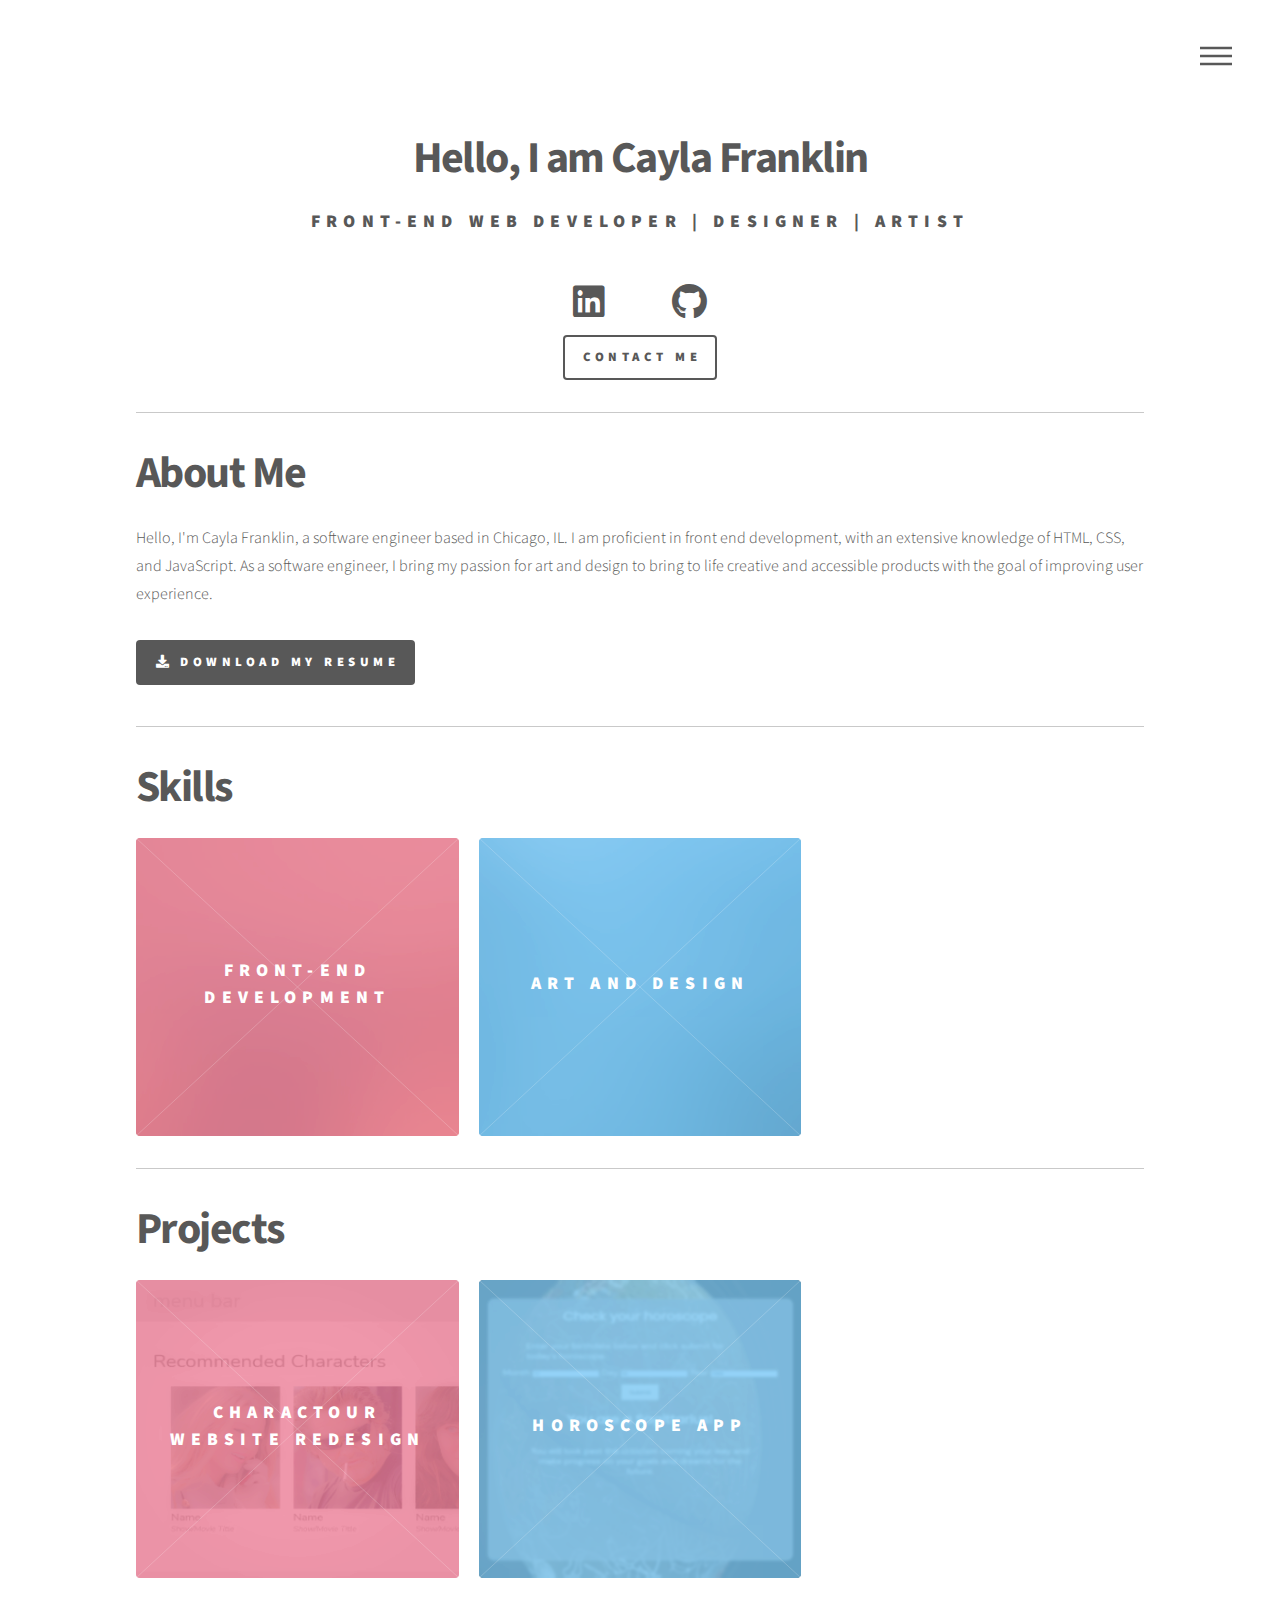
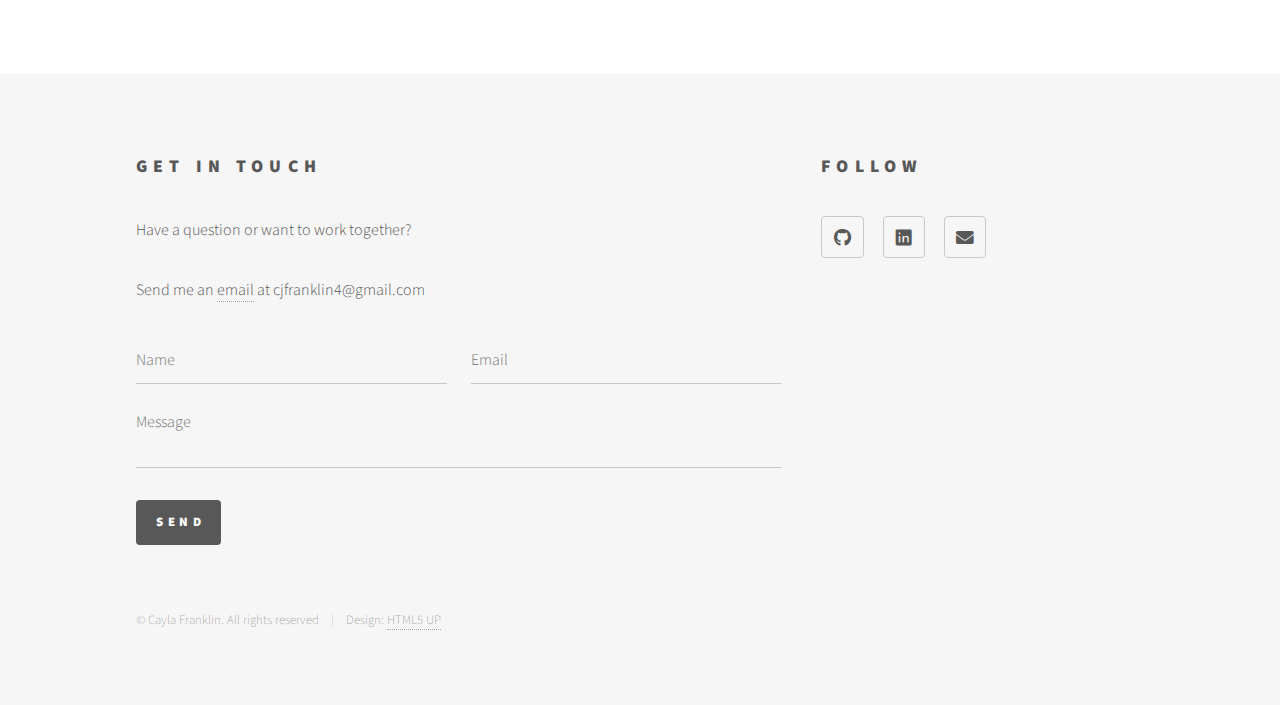
==== index.html @ a860e048 "Initial commit" ====
<!DOCTYPE HTML>
<!--
	Phantom by HTML5 UP
	html5up.net | @ajlkn
	Free for personal and commercial use under the CCA 3.0 license (html5up.net/license)
-->
<html>
	<head>
		<title>Cayla Franklin</title>
		<meta charset="utf-8" />
		<meta name="viewport" content="width=device-width, initial-scale=1, user-scalable=no" />
		<link rel="stylesheet" href="assets/css/main.css" />
		<noscript><link rel="stylesheet" href="assets/css/noscript.css" /></noscript>
	</head>
	<body class="is-preload">
		<!-- Wrapper -->
			<div id="wrapper">

				<!-- Header -->
					<header id="header">
						<div class="inner">

							<!-- Nav -->
								<nav>
									<ul>
										<li><a href="#menu">Menu</a></li>
									</ul>
								</nav>

						</div>
					</header>

				<!-- Menu -->
					<nav id="menu">
						<h2>Menu</h2>
						<ul>
							<li><a href="index.html">Home</a></li>
							<li><a href="#about">About Me</a></li>
							<li><a href="#skills">Skills</a></li>
							<li><a href="#projects">Projects</a></li>
							<li><a href="#footer">Contact</a></li>
						</ul>
					</nav>

				<!-- Main -->
					<div id="main">
						<div class="inner">
							<header>
								<div class="head_link">
									<h1>Hello, I am Cayla Franklin</h1>
									<h2>Front-End Web Developer | Designer | Artist</h2>
									<div class="iconoth">
										<a href="https://www.linkedin.com/in/cayla-franklin-480148149/" target="_blank" class="icon brands style1 fa-linkedin"><span class="label">Linkedin</span></a>
	
									<a href="https://github.com/cjfranklin4" target="_blank" class="icon brands style1 fa-github"><span class="label">Github</span></a>
									</div>
									<a href="#footer" class="button">Contact Me</a>
								</div>
							</header>

							<hr>

							<div id="about">
								<h1>About Me</h1>
								<p>Hello, I'm Cayla Franklin, a software engineer based in Chicago, IL. I am proficient in front end development, with an extensive knowledge of HTML, CSS, and JavaScript. As a software engineer, I bring my passion for art and design to bring to life creative and accessible products with the goal of improving user experience.  </p>

								<a href="images/Cayla_Franklin_Resume.pdf" target="_blank" class="button primary icon solid fa-download">Download my Resume</a>
							</div>

							<hr>

							<div>
								<h1 id="skills">Skills</h1>
								<section class="tiles">
									<article class="style1">
										<span class="image" >
											<img src="images/pic01.jpg" alt="" />
										</span>
										<a href="#skills">
											<h2>Front-End Development</h2>
											
											<div class="content">
												<p>I am proficient in HTML, CSS, and Javascript. I can create responsive, dynamic websites.</p>
												<div class="iconlay">
													<p class="icon brands style2 fa-html5"></p><p class="icon brands style2 fa-css3"></p><p class="icon brands style2 fa-js"></p>
												</div>
											</div>
										</a>
									</article>
									<article class="style2">
										<span class="image">
											<img src="images/pic02.jpg" alt="" />
										</span>
										<a href="#skills">
											<h2>Art and Design</h2>
											<div class="content">
												<p>I love to use my passion for creativity for my digital art and web-based projects. I am proficient in Figma, Adobe XD, Adobe Premiere, Photoshop, and Clip Studio Paint.</p>
												<div class="iconlay">
													<p class="icon brands style2 fa-figma"></p><p class="icon brands style2 fa-adobe"></p>
												</div>
											</div>
										</a>
									</article>	
								</section>
							</div>

							<hr>

							<h1 id="projects">Projects</h1>
							<section class="tiles">
								<article class="style1">
									<span class="image">
										<img src="images/homepage_p.png" alt="" />
									</span>
									<a href="charactour.html">
										<h2>CharacTour Website Redesign</h2>
										<div class="content">
											<p>Tools: Figma, Adobe XD, VSC, Git, HTML, CSS</p>
											<p>Assiting with the CharacTour website redesign</p>
										</div>
									</a>
								</article>
								<article class="style2">
									<span class="image">
										<img src="images/horosmall-p.png" alt="" />
									</span>
									<a href="horoscope.html">
										<h2>Horoscope App</h2>
										<div class="content">
											<p>Tools: HTML, CSS, JavaScript, Figma</p>
											<p>A horoscope app that takes your birthday to give you your current horoscope</p>
										</div>
									</a>
								</article>	
							</section>
						</div>
					</div>

				<!-- Footer -->
				<footer id="footer">
					<div class="inner">
						<section>
							<h2>Get in touch</h2>
							<p>Have a question or want to work together?</p>
							<p>Send me an <a href="mailto:cjfranklin4@gmail.com">email</a> at cjfranklin4@gmail.com</p>
							<form method="POST" action="https://formspree.io/f/xyylezwp">
								<div class="fields">
									<div class="field half">
										<input type="text" name="name" id="name" placeholder="Name" />
									</div>
									<div class="field half">
										<input type="email" name="email" id="email" placeholder="Email" />
									</div>
									<div class="field">
										<textarea name="message" id="message" placeholder="Message"></textarea>
									</div>
								</div>
								<ul class="actions">
									<li><input type="submit" value="Send" class="primary" /></li>
								</ul>
							</form>
						</section>
						<section>
							<h2>Follow</h2>
							<ul class="icons">
								
								<li><a href="https://github.com/cjfranklin4" target="_blank" class="icon brands style2 fa-github"><span class="label">GitHub</span></a></li>
								<li><a href="https://www.linkedin.com/in/cayla-franklin-480148149/" target="_blank" class="icon brands solid style2 fa-linkedin"><span class="label">Linkedin</span></a></li>
								<li><a href="mailto:cjfranklin4@gmail.com" class="icon solid style2 fa-envelope"><span class="label">Email</span></a></li>
							</ul>
						</section>
						<ul class="copyright">
							<li>&copy; Cayla Franklin. All rights reserved</li><li>Design: <a href="http://html5up.net">HTML5 UP</a></li>
						</ul>
					</div>
				</footer>

			</div>

		<!-- Scripts -->
			<script src="assets/js/jquery.min.js"></script>
			<script src="assets/js/browser.min.js"></script>
			<script src="assets/js/breakpoints.min.js"></script>
			<script src="assets/js/util.js"></script>
			<script src="assets/js/main.js"></script>

	</body>
</html>
---- assets/css/main.css ----
@import url(fontawesome-all.min.css);
@import url("https://fonts.googleapis.com/css?family=Source+Sans+Pro:300,700,900");

/*
	Phantom by HTML5 UP
	html5up.net | @ajlkn
	Free for personal and commercial use under the CCA 3.0 license (html5up.net/license)
*/

html, body, div, span, applet, object,
iframe, h1, h2, h3, h4, h5, h6, p, blockquote,
pre, a, abbr, acronym, address, big, cite,
code, del, dfn, em, img, ins, kbd, q, s, samp,
small, strike, strong, sub, sup, tt, var, b,
u, i, center, dl, dt, dd, ol, ul, li, fieldset,
form, label, legend, table, caption, tbody,
tfoot, thead, tr, th, td, article, aside,
canvas, details, embed, figure, figcaption,
footer, header, hgroup, menu, nav, output, ruby,
section, summary, time, mark, audio, video {
	margin: 0;
	padding: 0;
	border: 0;
	font-size: 100%;
	font: inherit;
	vertical-align: baseline;}

article, aside, details, figcaption, figure,
footer, header, hgroup, menu, nav, section {
	display: block;}

body {
	line-height: 1;
}

ol, ul {
	list-style: none;
}

blockquote, q {
	quotes: none;
}

	blockquote:before, blockquote:after, q:before, q:after {
		content: '';
		content: none;
	}

table {
	border-collapse: collapse;
	border-spacing: 0;
}

body {
	-webkit-text-size-adjust: none;
}

mark {
	background-color: transparent;
	color: inherit;
}

input::-moz-focus-inner {
	border: 0;
	padding: 0;
}

input, select, textarea {
	-moz-appearance: none;
	-webkit-appearance: none;
	-ms-appearance: none;
	appearance: none;
}

/* Basic */

	@-ms-viewport {
		width: device-width;
	}

	body {
		-ms-overflow-style: scrollbar;
	}

	@media screen and (max-width: 480px) {

		html, body {
			min-width: 320px;
		}

	}

	html {
		box-sizing: border-box;
	}

	*, *:before, *:after {
		box-sizing: inherit;
	}

	body {
		background: #ffffff;
	}

		body.is-preload *, body.is-preload *:before, body.is-preload *:after {
			-moz-animation: none !important;
			-webkit-animation: none !important;
			-ms-animation: none !important;
			animation: none !important;
			-moz-transition: none !important;
			-webkit-transition: none !important;
			-ms-transition: none !important;
			transition: none !important;
		}

/* Type */

	body, input, select, textarea {
		color: #585858;
		font-family: "Source Sans Pro", Helvetica, sans-serif;
		font-size: 16pt;
		font-weight: 300;
		line-height: 1.75;
	}

		@media screen and (max-width: 1680px) {

			body, input, select, textarea {
				font-size: 14pt;
			}

		}

		@media screen and (max-width: 1280px) {

			body, input, select, textarea {
				font-size: 12pt;
			}

		}

	a {
		-moz-transition: border-bottom-color 0.2s ease, color 0.2s ease;
		-webkit-transition: border-bottom-color 0.2s ease, color 0.2s ease;
		-ms-transition: border-bottom-color 0.2s ease, color 0.2s ease;
		transition: border-bottom-color 0.2s ease, color 0.2s ease;
		text-decoration: none;
		color: #585858;
		border-bottom: dotted 1px rgba(88, 88, 88, 0.5);
	}

		a:hover {
			border-bottom-color: transparent;
			color: #f2849e !important;
		}

	strong, b {
		font-weight: 900;
	}

	em, i {
		font-style: italic;
	}

	p {
		margin: 0 0 2em 0;
	}

	h1 {
		font-size: 2.75em;
		font-weight: 700;
		line-height: 1.3;
		margin: 0 0 0.5em 0;
		letter-spacing: -0.035em;
	}

		h1 a {
			color: inherit;
		}

		@media screen and (max-width: 736px) {

			h1 {
				font-size: 2em;
				margin: 0 0 1em 0;
			}

		}

		@media screen and (max-width: 360px) {

			h1 {
				font-size: 1.75em;
			}

		}

	h2, h3, h4, h5, h6 {
		font-weight: 900;
		line-height: 1.5;
		margin: 0 0 2em 0;
		text-transform: uppercase;
		letter-spacing: 0.35em;
	}

		h2 a, h3 a, h4 a, h5 a, h6 a {
			color: inherit;
		}

	h2 {
		font-size: 1.1em;
	}

	h3 {
		font-size: 1em;
	}

	h4 {
		font-size: 0.8em;
	}

	h5 {
		font-size: 0.8em;
	}

	h6 {
		font-size: 0.8em;
	}

	@media screen and (max-width: 980px) {

		h1 br, h2 br, h3 br, h4 br, h5 br, h6 br {
			display: none;
		}

	}

	@media screen and (max-width: 736px) {

		h2 {
			font-size: 1em;
		}

		h3 {
			font-size: 0.8em;
		}

	}

	sub {
		font-size: 0.8em;
		position: relative;
		top: 0.5em;
	}

	sup {
		font-size: 0.8em;
		position: relative;
		top: -0.5em;
	}

	blockquote {
		border-left: solid 4px #c9c9c9;
		font-style: italic;
		margin: 0 0 2em 0;
		padding: 0.5em 0 0.5em 2em;
	}

	code {
		background: rgba(144, 144, 144, 0.075);
		border-radius: 4px;
		border: solid 1px #c9c9c9;
		font-family: "Courier New", monospace;
		font-size: 0.9em;
		margin: 0 0.25em;
		padding: 0.25em 0.65em;
	}

	pre {
		-webkit-overflow-scrolling: touch;
		font-family: "Courier New", monospace;
		font-size: 0.9em;
		margin: 0 0 2em 0;
	}

		pre code {
			display: block;
			line-height: 1.75;
			padding: 1em 1.5em;
			overflow-x: auto;
		}

	hr {
		border: 0;
		border-bottom: solid 1px #c9c9c9;
		margin: 2em 0;
	}

		hr.major {
			margin: 3em 0;
		}

	.align-left {
		text-align: left;
	}

	.align-center {
		text-align: center;
	}

	.align-right {
		text-align: right;
	}

/* Row */

	.row {
		display: flex;
		flex-wrap: wrap;
		box-sizing: border-box;
		align-items: stretch;
	}

		.row > * {
			box-sizing: border-box;
		}

		.row.gtr-uniform > * > :last-child {
			margin-bottom: 0;
		}

		.row.aln-left {
			justify-content: flex-start;
		}

		.row.aln-center {
			justify-content: center;
		}

		.row.aln-right {
			justify-content: flex-end;
		}

		.row.aln-top {
			align-items: flex-start;
		}

		.row.aln-middle {
			align-items: center;
		}

		.row.aln-bottom {
			align-items: flex-end;
		}

		.row > .imp {
			order: -1;
		}

		.row > .col-1 {
			width: 8.33333%;
		}

		.row > .off-1 {
			margin-left: 8.33333%;
		}

		.row > .col-2 {
			width: 16.66667%;
		}

		.row > .off-2 {
			margin-left: 16.66667%;
		}

		.row > .col-3 {
			width: 25%;
		}

		.row > .off-3 {
			margin-left: 25%;
		}

		.row > .col-4 {
			width: 33.33333%;
		}

		.row > .off-4 {
			margin-left: 33.33333%;
		}

		.row > .col-5 {
			width: 41.66667%;
		}

		.row > .off-5 {
			margin-left: 41.66667%;
		}

		.row > .col-6 {
			width: 50%;
		}

		.row > .off-6 {
			margin-left: 50%;
		}

		.row > .col-7 {
			width: 58.33333%;
		}

		.row > .off-7 {
			margin-left: 58.33333%;
		}

		.row > .col-8 {
			width: 66.66667%;
		}

		.row > .off-8 {
			margin-left: 66.66667%;
		}

		.row > .col-9 {
			width: 75%;
		}

		.row > .off-9 {
			margin-left: 75%;
		}

		.row > .col-10 {
			width: 83.33333%;
		}

		.row > .off-10 {
			margin-left: 83.33333%;
		}

		.row > .col-11 {
			width: 91.66667%;
		}

		.row > .off-11 {
			margin-left: 91.66667%;
		}

		.row > .col-12 {
			width: 100%;
		}

		.row > .off-12 {
			margin-left: 100%;
		}

		.row.gtr-0 {
			margin-top: 0;
			margin-left: 0em;
		}

			.row.gtr-0 > * {
				padding: 0 0 0 0em;
			}

			.row.gtr-0.gtr-uniform {
				margin-top: 0em;
			}

				.row.gtr-0.gtr-uniform > * {
					padding-top: 0em;
				}

		.row.gtr-25 {
			margin-top: 0;
			margin-left: -0.5em;
		}

			.row.gtr-25 > * {
				padding: 0 0 0 0.5em;
			}

			.row.gtr-25.gtr-uniform {
				margin-top: -0.5em;
			}

				.row.gtr-25.gtr-uniform > * {
					padding-top: 0.5em;
				}

		.row.gtr-50 {
			margin-top: 0;
			margin-left: -1em;
		}

			.row.gtr-50 > * {
				padding: 0 0 0 1em;
			}

			.row.gtr-50.gtr-uniform {
				margin-top: -1em;
			}

				.row.gtr-50.gtr-uniform > * {
					padding-top: 1em;
				}

		.row {
			margin-top: 0;
			margin-left: -2em;
		}

			.row > * {
				padding: 0 0 0 2em;
			}

			.row.gtr-uniform {
				margin-top: -2em;
			}

				.row.gtr-uniform > * {
					padding-top: 2em;
				}

		.row.gtr-150 {
			margin-top: 0;
			margin-left: -3em;
		}

			.row.gtr-150 > * {
				padding: 0 0 0 3em;
			}

			.row.gtr-150.gtr-uniform {
				margin-top: -3em;
			}

				.row.gtr-150.gtr-uniform > * {
					padding-top: 3em;
				}

		.row.gtr-200 {
			margin-top: 0;
			margin-left: -4em;
		}

			.row.gtr-200 > * {
				padding: 0 0 0 4em;
			}

			.row.gtr-200.gtr-uniform {
				margin-top: -4em;
			}

				.row.gtr-200.gtr-uniform > * {
					padding-top: 4em;
				}

		@media screen and (max-width: 1680px) {

			.row {
				display: flex;
				flex-wrap: wrap;
				box-sizing: border-box;
				align-items: stretch;
			}

				.row > * {
					box-sizing: border-box;
				}

				.row.gtr-uniform > * > :last-child {
					margin-bottom: 0;
				}

				.row.aln-left {
					justify-content: flex-start;
				}

				.row.aln-center {
					justify-content: center;
				}

				.row.aln-right {
					justify-content: flex-end;
				}

				.row.aln-top {
					align-items: flex-start;
				}

				.row.aln-middle {
					align-items: center;
				}

				.row.aln-bottom {
					align-items: flex-end;
				}

				.row > .imp-xlarge {
					order: -1;
				}

				.row > .col-1-xlarge {
					width: 8.33333%;
				}

				.row > .off-1-xlarge {
					margin-left: 8.33333%;
				}

				.row > .col-2-xlarge {
					width: 16.66667%;
				}

				.row > .off-2-xlarge {
					margin-left: 16.66667%;
				}

				.row > .col-3-xlarge {
					width: 25%;
				}

				.row > .off-3-xlarge {
					margin-left: 25%;
				}

				.row > .col-4-xlarge {
					width: 33.33333%;
				}

				.row > .off-4-xlarge {
					margin-left: 33.33333%;
				}

				.row > .col-5-xlarge {
					width: 41.66667%;
				}

				.row > .off-5-xlarge {
					margin-left: 41.66667%;
				}

				.row > .col-6-xlarge {
					width: 50%;
				}

				.row > .off-6-xlarge {
					margin-left: 50%;
				}

				.row > .col-7-xlarge {
					width: 58.33333%;
				}

				.row > .off-7-xlarge {
					margin-left: 58.33333%;
				}

				.row > .col-8-xlarge {
					width: 66.66667%;
				}

				.row > .off-8-xlarge {
					margin-left: 66.66667%;
				}

				.row > .col-9-xlarge {
					width: 75%;
				}

				.row > .off-9-xlarge {
					margin-left: 75%;
				}

				.row > .col-10-xlarge {
					width: 83.33333%;
				}

				.row > .off-10-xlarge {
					margin-left: 83.33333%;
				}

				.row > .col-11-xlarge {
					width: 91.66667%;
				}

				.row > .off-11-xlarge {
					margin-left: 91.66667%;
				}

				.row > .col-12-xlarge {
					width: 100%;
				}

				.row > .off-12-xlarge {
					margin-left: 100%;
				}

				.row.gtr-0 {
					margin-top: 0;
					margin-left: 0em;
				}

					.row.gtr-0 > * {
						padding: 0 0 0 0em;
					}

					.row.gtr-0.gtr-uniform {
						margin-top: 0em;
					}

						.row.gtr-0.gtr-uniform > * {
							padding-top: 0em;
						}

				.row.gtr-25 {
					margin-top: 0;
					margin-left: -0.5em;
				}

					.row.gtr-25 > * {
						padding: 0 0 0 0.5em;
					}

					.row.gtr-25.gtr-uniform {
						margin-top: -0.5em;
					}

						.row.gtr-25.gtr-uniform > * {
							padding-top: 0.5em;
						}

				.row.gtr-50 {
					margin-top: 0;
					margin-left: -1em;
				}

					.row.gtr-50 > * {
						padding: 0 0 0 1em;
					}

					.row.gtr-50.gtr-uniform {
						margin-top: -1em;
					}

						.row.gtr-50.gtr-uniform > * {
							padding-top: 1em;
						}

				.row {
					margin-top: 0;
					margin-left: -2em;
				}

					.row > * {
						padding: 0 0 0 2em;
					}

					.row.gtr-uniform {
						margin-top: -2em;
					}

						.row.gtr-uniform > * {
							padding-top: 2em;
						}

				.row.gtr-150 {
					margin-top: 0;
					margin-left: -3em;
				}

					.row.gtr-150 > * {
						padding: 0 0 0 3em;
					}

					.row.gtr-150.gtr-uniform {
						margin-top: -3em;
					}

						.row.gtr-150.gtr-uniform > * {
							padding-top: 3em;
						}

				.row.gtr-200 {
					margin-top: 0;
					margin-left: -4em;
				}

					.row.gtr-200 > * {
						padding: 0 0 0 4em;
					}

					.row.gtr-200.gtr-uniform {
						margin-top: -4em;
					}

						.row.gtr-200.gtr-uniform > * {
							padding-top: 4em;
						}

		}

		@media screen and (max-width: 1280px) {

			.row {
				display: flex;
				flex-wrap: wrap;
				box-sizing: border-box;
				align-items: stretch;
			}

				.row > * {
					box-sizing: border-box;
				}

				.row.gtr-uniform > * > :last-child {
					margin-bottom: 0;
				}

				.row.aln-left {
					justify-content: flex-start;
				}

				.row.aln-center {
					justify-content: center;
				}

				.row.aln-right {
					justify-content: flex-end;
				}

				.row.aln-top {
					align-items: flex-start;
				}

				.row.aln-middle {
					align-items: center;
				}

				.row.aln-bottom {
					align-items: flex-end;
				}

				.row > .imp-large {
					order: -1;
				}

				.row > .col-1-large {
					width: 8.33333%;
				}

				.row > .off-1-large {
					margin-left: 8.33333%;
				}

				.row > .col-2-large {
					width: 16.66667%;
				}

				.row > .off-2-large {
					margin-left: 16.66667%;
				}

				.row > .col-3-large {
					width: 25%;
				}

				.row > .off-3-large {
					margin-left: 25%;
				}

				.row > .col-4-large {
					width: 33.33333%;
				}

				.row > .off-4-large {
					margin-left: 33.33333%;
				}

				.row > .col-5-large {
					width: 41.66667%;
				}

				.row > .off-5-large {
					margin-left: 41.66667%;
				}

				.row > .col-6-large {
					width: 50%;
				}

				.row > .off-6-large {
					margin-left: 50%;
				}

				.row > .col-7-large {
					width: 58.33333%;
				}

				.row > .off-7-large {
					margin-left: 58.33333%;
				}

				.row > .col-8-large {
					width: 66.66667%;
				}

				.row > .off-8-large {
					margin-left: 66.66667%;
				}

				.row > .col-9-large {
					width: 75%;
				}

				.row > .off-9-large {
					margin-left: 75%;
				}

				.row > .col-10-large {
					width: 83.33333%;
				}

				.row > .off-10-large {
					margin-left: 83.33333%;
				}

				.row > .col-11-large {
					width: 91.66667%;
				}

				.row > .off-11-large {
					margin-left: 91.66667%;
				}

				.row > .col-12-large {
					width: 100%;
				}

				.row > .off-12-large {
					margin-left: 100%;
				}

				.row.gtr-0 {
					margin-top: 0;
					margin-left: 0em;
				}

					.row.gtr-0 > * {
						padding: 0 0 0 0em;
					}

					.row.gtr-0.gtr-uniform {
						margin-top: 0em;
					}

						.row.gtr-0.gtr-uniform > * {
							padding-top: 0em;
						}

				.row.gtr-25 {
					margin-top: 0;
					margin-left: -0.5em;
				}

					.row.gtr-25 > * {
						padding: 0 0 0 0.5em;
					}

					.row.gtr-25.gtr-uniform {
						margin-top: -0.5em;
					}

						.row.gtr-25.gtr-uniform > * {
							padding-top: 0.5em;
						}

				.row.gtr-50 {
					margin-top: 0;
					margin-left: -1em;
				}

					.row.gtr-50 > * {
						padding: 0 0 0 1em;
					}

					.row.gtr-50.gtr-uniform {
						margin-top: -1em;
					}

						.row.gtr-50.gtr-uniform > * {
							padding-top: 1em;
						}

				.row {
					margin-top: 0;
					margin-left: -2em;
				}

					.row > * {
						padding: 0 0 0 2em;
					}

					.row.gtr-uniform {
						margin-top: -2em;
					}

						.row.gtr-uniform > * {
							padding-top: 2em;
						}

				.row.gtr-150 {
					margin-top: 0;
					margin-left: -3em;
				}

					.row.gtr-150 > * {
						padding: 0 0 0 3em;
					}

					.row.gtr-150.gtr-uniform {
						margin-top: -3em;
					}

						.row.gtr-150.gtr-uniform > * {
							padding-top: 3em;
						}

				.row.gtr-200 {
					margin-top: 0;
					margin-left: -4em;
				}

					.row.gtr-200 > * {
						padding: 0 0 0 4em;
					}

					.row.gtr-200.gtr-uniform {
						margin-top: -4em;
					}

						.row.gtr-200.gtr-uniform > * {
							padding-top: 4em;
						}

		}

		@media screen and (max-width: 980px) {

			.row {
				display: flex;
				flex-wrap: wrap;
				box-sizing: border-box;
				align-items: stretch;
			}

				.row > * {
					box-sizing: border-box;
				}

				.row.gtr-uniform > * > :last-child {
					margin-bottom: 0;
				}

				.row.aln-left {
					justify-content: flex-start;
				}

				.row.aln-center {
					justify-content: center;
				}

				.row.aln-right {
					justify-content: flex-end;
				}

				.row.aln-top {
					align-items: flex-start;
				}

				.row.aln-middle {
					align-items: center;
				}

				.row.aln-bottom {
					align-items: flex-end;
				}

				.row > .imp-medium {
					order: -1;
				}

				.row > .col-1-medium {
					width: 8.33333%;
				}

				.row > .off-1-medium {
					margin-left: 8.33333%;
				}

				.row > .col-2-medium {
					width: 16.66667%;
				}

				.row > .off-2-medium {
					margin-left: 16.66667%;
				}

				.row > .col-3-medium {
					width: 25%;
				}

				.row > .off-3-medium {
					margin-left: 25%;
				}

				.row > .col-4-medium {
					width: 33.33333%;
				}

				.row > .off-4-medium {
					margin-left: 33.33333%;
				}

				.row > .col-5-medium {
					width: 41.66667%;
				}

				.row > .off-5-medium {
					margin-left: 41.66667%;
				}

				.row > .col-6-medium {
					width: 50%;
				}

				.row > .off-6-medium {
					margin-left: 50%;
				}

				.row > .col-7-medium {
					width: 58.33333%;
				}

				.row > .off-7-medium {
					margin-left: 58.33333%;
				}

				.row > .col-8-medium {
					width: 66.66667%;
				}

				.row > .off-8-medium {
					margin-left: 66.66667%;
				}

				.row > .col-9-medium {
					width: 75%;
				}

				.row > .off-9-medium {
					margin-left: 75%;
				}

				.row > .col-10-medium {
					width: 83.33333%;
				}

				.row > .off-10-medium {
					margin-left: 83.33333%;
				}

				.row > .col-11-medium {
					width: 91.66667%;
				}

				.row > .off-11-medium {
					margin-left: 91.66667%;
				}

				.row > .col-12-medium {
					width: 100%;
				}

				.row > .off-12-medium {
					margin-left: 100%;
				}

				.row.gtr-0 {
					margin-top: 0;
					margin-left: 0em;
				}

					.row.gtr-0 > * {
						padding: 0 0 0 0em;
					}

					.row.gtr-0.gtr-uniform {
						margin-top: 0em;
					}

						.row.gtr-0.gtr-uniform > * {
							padding-top: 0em;
						}

				.row.gtr-25 {
					margin-top: 0;
					margin-left: -0.375em;
				}

					.row.gtr-25 > * {
						padding: 0 0 0 0.375em;
					}

					.row.gtr-25.gtr-uniform {
						margin-top: -0.375em;
					}

						.row.gtr-25.gtr-uniform > * {
							padding-top: 0.375em;
						}

				.row.gtr-50 {
					margin-top: 0;
					margin-left: -0.75em;
				}

					.row.gtr-50 > * {
						padding: 0 0 0 0.75em;
					}

					.row.gtr-50.gtr-uniform {
						margin-top: -0.75em;
					}

						.row.gtr-50.gtr-uniform > * {
							padding-top: 0.75em;
						}

				.row {
					margin-top: 0;
					margin-left: -1.5em;
				}

					.row > * {
						padding: 0 0 0 1.5em;
					}

					.row.gtr-uniform {
						margin-top: -1.5em;
					}

						.row.gtr-uniform > * {
							padding-top: 1.5em;
						}

				.row.gtr-150 {
					margin-top: 0;
					margin-left: -2.25em;
				}

					.row.gtr-150 > * {
						padding: 0 0 0 2.25em;
					}

					.row.gtr-150.gtr-uniform {
						margin-top: -2.25em;
					}

						.row.gtr-150.gtr-uniform > * {
							padding-top: 2.25em;
						}

				.row.gtr-200 {
					margin-top: 0;
					margin-left: -3em;
				}

					.row.gtr-200 > * {
						padding: 0 0 0 3em;
					}

					.row.gtr-200.gtr-uniform {
						margin-top: -3em;
					}

						.row.gtr-200.gtr-uniform > * {
							padding-top: 3em;
						}

		}

		@media screen and (max-width: 736px) {

			.row {
				display: flex;
				flex-wrap: wrap;
				box-sizing: border-box;
				align-items: stretch;
			}

				.row > * {
					box-sizing: border-box;
				}

				.row.gtr-uniform > * > :last-child {
					margin-bottom: 0;
				}

				.row.aln-left {
					justify-content: flex-start;
				}

				.row.aln-center {
					justify-content: center;
				}

				.row.aln-right {
					justify-content: flex-end;
				}

				.row.aln-top {
					align-items: flex-start;
				}

				.row.aln-middle {
					align-items: center;
				}

				.row.aln-bottom {
					align-items: flex-end;
				}

				.row > .imp-small {
					order: -1;
				}

				.row > .col-1-small {
					width: 8.33333%;
				}

				.row > .off-1-small {
					margin-left: 8.33333%;
				}

				.row > .col-2-small {
					width: 16.66667%;
				}

				.row > .off-2-small {
					margin-left: 16.66667%;
				}

				.row > .col-3-small {
					width: 25%;
				}

				.row > .off-3-small {
					margin-left: 25%;
				}

				.row > .col-4-small {
					width: 33.33333%;
				}

				.row > .off-4-small {
					margin-left: 33.33333%;
				}

				.row > .col-5-small {
					width: 41.66667%;
				}

				.row > .off-5-small {
					margin-left: 41.66667%;
				}

				.row > .col-6-small {
					width: 50%;
				}

				.row > .off-6-small {
					margin-left: 50%;
				}

				.row > .col-7-small {
					width: 58.33333%;
				}

				.row > .off-7-small {
					margin-left: 58.33333%;
				}

				.row > .col-8-small {
					width: 66.66667%;
				}

				.row > .off-8-small {
					margin-left: 66.66667%;
				}

				.row > .col-9-small {
					width: 75%;
				}

				.row > .off-9-small {
					margin-left: 75%;
				}

				.row > .col-10-small {
					width: 83.33333%;
				}

				.row > .off-10-small {
					margin-left: 83.33333%;
				}

				.row > .col-11-small {
					width: 91.66667%;
				}

				.row > .off-11-small {
					margin-left: 91.66667%;
				}

				.row > .col-12-small {
					width: 100%;
				}

				.row > .off-12-small {
					margin-left: 100%;
				}

				.row.gtr-0 {
					margin-top: 0;
					margin-left: 0em;
				}

					.row.gtr-0 > * {
						padding: 0 0 0 0em;
					}

					.row.gtr-0.gtr-uniform {
						margin-top: 0em;
					}

						.row.gtr-0.gtr-uniform > * {
							padding-top: 0em;
						}

				.row.gtr-25 {
					margin-top: 0;
					margin-left: -0.25em;
				}

					.row.gtr-25 > * {
						padding: 0 0 0 0.25em;
					}

					.row.gtr-25.gtr-uniform {
						margin-top: -0.25em;
					}

						.row.gtr-25.gtr-uniform > * {
							padding-top: 0.25em;
						}

				.row.gtr-50 {
					margin-top: 0;
					margin-left: -0.5em;
				}

					.row.gtr-50 > * {
						padding: 0 0 0 0.5em;
					}

					.row.gtr-50.gtr-uniform {
						margin-top: -0.5em;
					}

						.row.gtr-50.gtr-uniform > * {
							padding-top: 0.5em;
						}

				.row {
					margin-top: 0;
					margin-left: -1em;
				}

					.row > * {
						padding: 0 0 0 1em;
					}

					.row.gtr-uniform {
						margin-top: -1em;
					}

						.row.gtr-uniform > * {
							padding-top: 1em;
						}

				.row.gtr-150 {
					margin-top: 0;
					margin-left: -1.5em;
				}

					.row.gtr-150 > * {
						padding: 0 0 0 1.5em;
					}

					.row.gtr-150.gtr-uniform {
						margin-top: -1.5em;
					}

						.row.gtr-150.gtr-uniform > * {
							padding-top: 1.5em;
						}

				.row.gtr-200 {
					margin-top: 0;
					margin-left: -2em;
				}

					.row.gtr-200 > * {
						padding: 0 0 0 2em;
					}

					.row.gtr-200.gtr-uniform {
						margin-top: -2em;
					}

						.row.gtr-200.gtr-uniform > * {
							padding-top: 2em;
						}

		}

		@media screen and (max-width: 480px) {

			.row {
				display: flex;
				flex-wrap: wrap;
				box-sizing: border-box;
				align-items: stretch;
			}

				.row > * {
					box-sizing: border-box;
				}

				.row.gtr-uniform > * > :last-child {
					margin-bottom: 0;
				}

				.row.aln-left {
					justify-content: flex-start;
				}

				.row.aln-center {
					justify-content: center;
				}

				.row.aln-right {
					justify-content: flex-end;
				}

				.row.aln-top {
					align-items: flex-start;
				}

				.row.aln-middle {
					align-items: center;
				}

				.row.aln-bottom {
					align-items: flex-end;
				}

				.row > .imp-xsmall {
					order: -1;
				}

				.row > .col-1-xsmall {
					width: 8.33333%;
				}

				.row > .off-1-xsmall {
					margin-left: 8.33333%;
				}

				.row > .col-2-xsmall {
					width: 16.66667%;
				}

				.row > .off-2-xsmall {
					margin-left: 16.66667%;
				}

				.row > .col-3-xsmall {
					width: 25%;
				}

				.row > .off-3-xsmall {
					margin-left: 25%;
				}

				.row > .col-4-xsmall {
					width: 33.33333%;
				}

				.row > .off-4-xsmall {
					margin-left: 33.33333%;
				}

				.row > .col-5-xsmall {
					width: 41.66667%;
				}

				.row > .off-5-xsmall {
					margin-left: 41.66667%;
				}

				.row > .col-6-xsmall {
					width: 50%;
				}

				.row > .off-6-xsmall {
					margin-left: 50%;
				}

				.row > .col-7-xsmall {
					width: 58.33333%;
				}

				.row > .off-7-xsmall {
					margin-left: 58.33333%;
				}

				.row > .col-8-xsmall {
					width: 66.66667%;
				}

				.row > .off-8-xsmall {
					margin-left: 66.66667%;
				}

				.row > .col-9-xsmall {
					width: 75%;
				}

				.row > .off-9-xsmall {
					margin-left: 75%;
				}

				.row > .col-10-xsmall {
					width: 83.33333%;
				}

				.row > .off-10-xsmall {
					margin-left: 83.33333%;
				}

				.row > .col-11-xsmall {
					width: 91.66667%;
				}

				.row > .off-11-xsmall {
					margin-left: 91.66667%;
				}

				.row > .col-12-xsmall {
					width: 100%;
				}

				.row > .off-12-xsmall {
					margin-left: 100%;
				}

				.row.gtr-0 {
					margin-top: 0;
					margin-left: 0em;
				}

					.row.gtr-0 > * {
						padding: 0 0 0 0em;
					}

					.row.gtr-0.gtr-uniform {
						margin-top: 0em;
					}

						.row.gtr-0.gtr-uniform > * {
							padding-top: 0em;
						}

				.row.gtr-25 {
					margin-top: 0;
					margin-left: -0.25em;
				}

					.row.gtr-25 > * {
						padding: 0 0 0 0.25em;
					}

					.row.gtr-25.gtr-uniform {
						margin-top: -0.25em;
					}

						.row.gtr-25.gtr-uniform > * {
							padding-top: 0.25em;
						}

				.row.gtr-50 {
					margin-top: 0;
					margin-left: -0.5em;
				}

					.row.gtr-50 > * {
						padding: 0 0 0 0.5em;
					}

					.row.gtr-50.gtr-uniform {
						margin-top: -0.5em;
					}

						.row.gtr-50.gtr-uniform > * {
							padding-top: 0.5em;
						}

				.row {
					margin-top: 0;
					margin-left: -1em;
				}

					.row > * {
						padding: 0 0 0 1em;
					}

					.row.gtr-uniform {
						margin-top: -1em;
					}

						.row.gtr-uniform > * {
							padding-top: 1em;
						}

				.row.gtr-150 {
					margin-top: 0;
					margin-left: -1.5em;
				}

					.row.gtr-150 > * {
						padding: 0 0 0 1.5em;
					}

					.row.gtr-150.gtr-uniform {
						margin-top: -1.5em;
					}

						.row.gtr-150.gtr-uniform > * {
							padding-top: 1.5em;
						}

				.row.gtr-200 {
					margin-top: 0;
					margin-left: -2em;
				}

					.row.gtr-200 > * {
						padding: 0 0 0 2em;
					}

					.row.gtr-200.gtr-uniform {
						margin-top: -2em;
					}

						.row.gtr-200.gtr-uniform > * {
							padding-top: 2em;
						}

		}

/* Section/Article */

	section.special, article.special {
		text-align: center;
	}

	header p {
		margin-top: -1em;
	}

	@media screen and (max-width: 736px) {

		header p {
			margin-top: 0;
		}

	}

/* Icon */

	.icon {
		text-decoration: none;
		border-bottom: none;
		position: relative;
	}

		.icon:before {
			-moz-osx-font-smoothing: grayscale;
			-webkit-font-smoothing: antialiased;
			display: inline-block;
			font-style: normal;
			font-variant: normal;
			text-rendering: auto;
			line-height: 1;
			text-transform: none !important;
			font-family: 'Font Awesome 5 Free';
			font-weight: 400;
		}

		.icon > .label {
			display: none;
		}

		.icon:before {
			line-height: inherit;
		}

		.icon.solid:before {
			font-weight: 900;
		}

		.icon.brands:before {
			font-family: 'Font Awesome 5 Brands';
		}

		.icon.style2 {
			-moz-transition: background-color 0.2s ease-in-out, color 0.2s ease-in-out, border-color 0.2s ease-in-out;
			-webkit-transition: background-color 0.2s ease-in-out, color 0.2s ease-in-out, border-color 0.2s ease-in-out;
			-ms-transition: background-color 0.2s ease-in-out, color 0.2s ease-in-out, border-color 0.2s ease-in-out;
			transition: background-color 0.2s ease-in-out, color 0.2s ease-in-out, border-color 0.2s ease-in-out;
			background-color: transparent;
			border: solid 1px #c9c9c9;
			border-radius: 4px;
			width: 2.65em;
			height: 2.65em;
			display: inline-block;
			text-align: center;
			line-height: 2.65em;
			color: inherit;
		}

			.icon.style2:before {
				font-size: 1.1em;
			}

			.icon.style2:hover {
				color: #f2849e;
				border-color: #f2849e;
			}

			.icon.style2:active {
				background-color: rgba(242, 132, 158, 0.1);
			}
		.iconlay{
			display: flex;
			flex-direction: row;
			align-items: center;
			justify-content: space-evenly;
		}

		.iconoth{
			font-size: 36px;;
			display: flex;
			flex-direction: row;
			align-items: center;
			justify-content:space-around;
			width: 200px;
		}

		.head_link{
			display: flex;
			flex-direction: column;
			align-items: center;
			justify-content: center;
		}
		

/* List */

	ol {
		list-style: decimal;
		margin: 0 0 2em 0;
		padding-left: 1.25em;
	}

		ol li {
			padding-left: 0.25em;
		}

	ul {
		list-style: disc;
		margin: 0 0 2em 0;
		padding-left: 1em;
	}

		ul li {
			padding-left: 0.5em;
		}

		ul.alt {
			list-style: none;
			padding-left: 0;
		}

			ul.alt li {
				border-top: solid 1px #c9c9c9;
				padding: 0.5em 0;
			}

				ul.alt li:first-child {
					border-top: 0;
					padding-top: 0;
				}

	dl {
		margin: 0 0 2em 0;
	}

		dl dt {
			display: block;
			font-weight: 900;
			margin: 0 0 1em 0;
		}

		dl dd {
			margin-left: 2em;
		}

/* Actions */

	ul.actions {
		display: -moz-flex;
		display: -webkit-flex;
		display: -ms-flex;
		display: flex;
		cursor: default;
		list-style: none;
		margin-left: -1em;
		padding-left: 0;
	}

		ul.actions li {
			padding: 0 0 0 1em;
			vertical-align: middle;
		}

		ul.actions.special {
			-moz-justify-content: center;
			-webkit-justify-content: center;
			-ms-justify-content: center;
			justify-content: center;
			width: 100%;
			margin-left: 0;
		}

			ul.actions.special li:first-child {
				padding-left: 0;
			}

		ul.actions.stacked {
			-moz-flex-direction: column;
			-webkit-flex-direction: column;
			-ms-flex-direction: column;
			flex-direction: column;
			margin-left: 0;
		}

			ul.actions.stacked li {
				padding: 1.3em 0 0 0;
			}

				ul.actions.stacked li:first-child {
					padding-top: 0;
				}

		ul.actions.fit {
			width: calc(100% + 1em);
		}

			ul.actions.fit li {
				-moz-flex-grow: 1;
				-webkit-flex-grow: 1;
				-ms-flex-grow: 1;
				flex-grow: 1;
				-moz-flex-shrink: 1;
				-webkit-flex-shrink: 1;
				-ms-flex-shrink: 1;
				flex-shrink: 1;
				width: 100%;
			}

				ul.actions.fit li > * {
					width: 100%;
				}

			ul.actions.fit.stacked {
				width: 100%;
			}

		@media screen and (max-width: 480px) {

			ul.actions:not(.fixed) {
				-moz-flex-direction: column;
				-webkit-flex-direction: column;
				-ms-flex-direction: column;
				flex-direction: column;
				margin-left: 0;
				width: 100% !important;
			}

				ul.actions:not(.fixed) li {
					-moz-flex-grow: 1;
					-webkit-flex-grow: 1;
					-ms-flex-grow: 1;
					flex-grow: 1;
					-moz-flex-shrink: 1;
					-webkit-flex-shrink: 1;
					-ms-flex-shrink: 1;
					flex-shrink: 1;
					padding: 1em 0 0 0;
					text-align: center;
					width: 100%;
				}

					ul.actions:not(.fixed) li > * {
						width: 100%;
					}

					ul.actions:not(.fixed) li:first-child {
						padding-top: 0;
					}

					ul.actions:not(.fixed) li input[type="submit"],
					ul.actions:not(.fixed) li input[type="reset"],
					ul.actions:not(.fixed) li input[type="button"],
					ul.actions:not(.fixed) li button,
					ul.actions:not(.fixed) li .button {
						width: 100%;
					}

						ul.actions:not(.fixed) li input[type="submit"].icon:before,
						ul.actions:not(.fixed) li input[type="reset"].icon:before,
						ul.actions:not(.fixed) li input[type="button"].icon:before,
						ul.actions:not(.fixed) li button.icon:before,
						ul.actions:not(.fixed) li .button.icon:before {
							margin-left: -0.5rem;
						}

		}

/* Icons */

	ul.icons {
		cursor: default;
		list-style: none;
		padding-left: 0;
		margin: -1em 0 2em -1em;
	}

		ul.icons li {
			display: inline-block;
			padding: 1em 0 0 1em;
		}

/* Form */

	form {
		margin: 0 0 2em 0;
		overflow-x: hidden;
	}

		form > :last-child {
			margin-bottom: 0;
		}

		form > .fields {
			display: -moz-flex;
			display: -webkit-flex;
			display: -ms-flex;
			display: flex;
			-moz-flex-wrap: wrap;
			-webkit-flex-wrap: wrap;
			-ms-flex-wrap: wrap;
			flex-wrap: wrap;
			width: calc(100% + 3em);
			margin: -1.5em 0 2em -1.5em;
		}

			form > .fields > .field {
				-moz-flex-grow: 0;
				-webkit-flex-grow: 0;
				-ms-flex-grow: 0;
				flex-grow: 0;
				-moz-flex-shrink: 0;
				-webkit-flex-shrink: 0;
				-ms-flex-shrink: 0;
				flex-shrink: 0;
				padding: 1.5em 0 0 1.5em;
				width: calc(100% - 1.5em);
			}

				form > .fields > .field.half {
					width: calc(50% - 0.75em);
				}

				form > .fields > .field.third {
					width: calc(100%/3 - 0.5em);
				}

				form > .fields > .field.quarter {
					width: calc(25% - 0.375em);
				}

		@media screen and (max-width: 480px) {

			form > .fields {
				width: calc(100% + 3em);
				margin: -1.5em 0 2em -1.5em;
			}

				form > .fields > .field {
					padding: 1.5em 0 0 1.5em;
					width: calc(100% - 1.5em);
				}

					form > .fields > .field.half {
						width: calc(100% - 1.5em);
					}

					form > .fields > .field.third {
						width: calc(100% - 1.5em);
					}

					form > .fields > .field.quarter {
						width: calc(100% - 1.5em);
					}

		}

	label {
		display: block;
		font-size: 0.9em;
		font-weight: 900;
		margin: 0 0 1em 0;
	}

	input[type="text"],
	input[type="password"],
	input[type="email"],
	input[type="tel"],
	select,
	textarea {
		-moz-appearance: none;
		-webkit-appearance: none;
		-ms-appearance: none;
		appearance: none;
		background-color: transparent;
		border: none;
		border-radius: 0;
		border-bottom: solid 1px #c9c9c9;
		color: inherit;
		display: block;
		outline: 0;
		padding: 0;
		text-decoration: none;
		width: 100%;
	}

		input[type="text"]:invalid,
		input[type="password"]:invalid,
		input[type="email"]:invalid,
		input[type="tel"]:invalid,
		select:invalid,
		textarea:invalid {
			box-shadow: none;
		}

		input[type="text"]:focus,
		input[type="password"]:focus,
		input[type="email"]:focus,
		input[type="tel"]:focus,
		select:focus,
		textarea:focus {
			border-bottom-color: #f2849e;
			box-shadow: inset 0 -1px 0 0 #f2849e;
		}

	select {
		background-image: url("data:image/svg+xml;charset=utf8,%3Csvg xmlns='http://www.w3.org/2000/svg' width='40' height='40' preserveAspectRatio='none' viewBox='0 0 40 40'%3E%3Cpath d='M9.4,12.3l10.4,10.4l10.4-10.4c0.2-0.2,0.5-0.4,0.9-0.4c0.3,0,0.6,0.1,0.9,0.4l3.3,3.3c0.2,0.2,0.4,0.5,0.4,0.9 c0,0.4-0.1,0.6-0.4,0.9L20.7,31.9c-0.2,0.2-0.5,0.4-0.9,0.4c-0.3,0-0.6-0.1-0.9-0.4L4.3,17.3c-0.2-0.2-0.4-0.5-0.4-0.9 c0-0.4,0.1-0.6,0.4-0.9l3.3-3.3c0.2-0.2,0.5-0.4,0.9-0.4S9.1,12.1,9.4,12.3z' fill='%23c9c9c9' /%3E%3C/svg%3E");
		background-size: 1.25rem;
		background-repeat: no-repeat;
		background-position: calc(100% - 1rem) center;
		height: 3em;
		padding-right: 3em;
		text-overflow: ellipsis;
	}

		select option {
			background: #ffffff;
		}

		select:focus::-ms-value {
			background-color: transparent;
		}

		select::-ms-expand {
			display: none;
		}

	input[type="text"],
	input[type="password"],
	input[type="email"],
	select {
		height: 3em;
	}

	textarea {
		padding: 0;
		min-height: 3.75em;
	}

	input[type="checkbox"],
	input[type="radio"] {
		-moz-appearance: none;
		-webkit-appearance: none;
		-ms-appearance: none;
		appearance: none;
		display: block;
		float: left;
		margin-right: -2em;
		opacity: 0;
		width: 1em;
		z-index: -1;
	}

		input[type="checkbox"] + label,
		input[type="radio"] + label {
			text-decoration: none;
			color: #585858;
			cursor: pointer;
			display: inline-block;
			font-size: 1em;
			font-weight: 300;
			padding-left: 2.55em;
			padding-right: 0.75em;
			position: relative;
		}

			input[type="checkbox"] + label:before,
			input[type="radio"] + label:before {
				-moz-osx-font-smoothing: grayscale;
				-webkit-font-smoothing: antialiased;
				display: inline-block;
				font-style: normal;
				font-variant: normal;
				text-rendering: auto;
				line-height: 1;
				text-transform: none !important;
				font-family: 'Font Awesome 5 Free';
				font-weight: 900;
			}

			input[type="checkbox"] + label:before,
			input[type="radio"] + label:before {
				border-radius: 4px;
				border: solid 1px #c9c9c9;
				content: '';
				display: inline-block;
				font-size: 0.8em;
				height: 2.25em;
				left: 0;
				line-height: 2.25em;
				position: absolute;
				text-align: center;
				top: 0;
				width: 2.25em;
			}

		input[type="checkbox"]:checked + label:before,
		input[type="radio"]:checked + label:before {
			background: #585858;
			border-color: #585858;
			color: #ffffff;
			content: '\f00c';
		}

		input[type="checkbox"]:focus + label:before,
		input[type="radio"]:focus + label:before {
			border-color: #f2849e;
			box-shadow: 0 0 0 1px #f2849e;
		}

	input[type="checkbox"] + label:before {
		border-radius: 4px;
	}

	input[type="radio"] + label:before {
		border-radius: 100%;
	}

/* Box */

	.box {
		border-radius: 4px;
		border: solid 1px #c9c9c9;
		margin-bottom: 2em;
		padding: 1.5em;
	}

		.box > :last-child,
		.box > :last-child > :last-child,
		.box > :last-child > :last-child > :last-child {
			margin-bottom: 0;
		}

		.box.alt {
			border: 0;
			border-radius: 0;
			padding: 0;
		}

/* Image */

	.image {
		border-radius: 4px;
		border: 0;
		display: inline-block;
		position: relative;
	}

		.image img {
			border-radius: 4px;
			display: block;
		}

		.image.left, .image.right {
			max-width: 40%;
		}

			.image.left img, .image.right img {
				width: 100%;
			}

		.image.left {
			float: left;
			padding: 0 1.5em 1em 0;
			top: 0.25em;
		}

		.image.right {
			float: right;
			padding: 0 0 1em 1.5em;
			top: 0.25em;
		}

		.image.fit {
			display: block;
			margin: 0 0 2em 0;
			width: 100%;
		}

			.image.fit img {
				width: 100%;
			}

		.image.main {
			display: block;
			margin: 0 0 3em 0;
			width: 100%;
		}

			.image.main img {
				width: 100%;
			}

			@media screen and (max-width: 736px) {

				.image.main {
					margin: 0 0 2em 0;
				}

			}

/*Display Images*/

	.display-img{
		display: flex;
		flex-direction: column;
		/*width:100vw;*/
	}

	.display-img img{
		width:75%!important;
		margin:0!important;
	}

/* Table */

	.table-wrapper {
		-webkit-overflow-scrolling: touch;
		overflow-x: auto;
	}

	table {
		margin: 0 0 2em 0;
		width: 100%;
	}

		table tbody tr {
			border: solid 1px #c9c9c9;
			border-left: 0;
			border-right: 0;
		}

			table tbody tr:nth-child(2n + 1) {
				background-color: rgba(144, 144, 144, 0.075);
			}

		table td {
			padding: 0.75em 0.75em;
		}

		table th {
			font-size: 0.9em;
			font-weight: 900;
			padding: 0 0.75em 0.75em 0.75em;
			text-align: left;
		}

		table thead {
			border-bottom: solid 2px #c9c9c9;
		}

		table tfoot {
			border-top: solid 2px #c9c9c9;
		}

		table.alt {
			border-collapse: separate;
		}

			table.alt tbody tr td {
				border: solid 1px #c9c9c9;
				border-left-width: 0;
				border-top-width: 0;
			}

				table.alt tbody tr td:first-child {
					border-left-width: 1px;
				}

			table.alt tbody tr:first-child td {
				border-top-width: 1px;
			}

			table.alt thead {
				border-bottom: 0;
			}

			table.alt tfoot {
				border-top: 0;
			}

/* Button */

	input[type="submit"],
	input[type="reset"],
	input[type="button"],
	button,
	.button {
		-moz-appearance: none;
		-webkit-appearance: none;
		-ms-appearance: none;
		appearance: none;
		-moz-transition: background-color 0.2s ease-in-out, color 0.2s ease-in-out, box-shadow 0.2s ease-in-out;
		-webkit-transition: background-color 0.2s ease-in-out, color 0.2s ease-in-out, box-shadow 0.2s ease-in-out;
		-ms-transition: background-color 0.2s ease-in-out, color 0.2s ease-in-out, box-shadow 0.2s ease-in-out;
		transition: background-color 0.2s ease-in-out, color 0.2s ease-in-out, box-shadow 0.2s ease-in-out;
		background-color: transparent;
		border-radius: 4px;
		border: 0;
		box-shadow: inset 0 0 0 2px #585858;
		color: #585858 !important;
		cursor: pointer;
		display: inline-block;
		font-size: 0.8em;
		font-weight: 900;
		height: 3.5em;
		letter-spacing: 0.35em;
		line-height: 3.45em;
		overflow: hidden;
		padding: 0 1.25em 0 1.6em;
		text-align: center;
		text-decoration: none;
		text-overflow: ellipsis;
		text-transform: uppercase;
		white-space: nowrap;
	}

		input[type="submit"].icon:before,
		input[type="reset"].icon:before,
		input[type="button"].icon:before,
		button.icon:before,
		.button.icon:before {
			margin-right: 0.5em;
		}

		input[type="submit"].fit,
		input[type="reset"].fit,
		input[type="button"].fit,
		button.fit,
		.button.fit {
			width: 100%;
		}

		input[type="submit"]:hover,
		input[type="reset"]:hover,
		input[type="button"]:hover,
		button:hover,
		.button:hover {
			color: #f2849e !important;
			box-shadow: inset 0 0 0 2px #f2849e;
		}

		input[type="submit"]:active,
		input[type="reset"]:active,
		input[type="button"]:active,
		button:active,
		.button:active {
			background-color: rgba(242, 132, 158, 0.1);
		}

		input[type="submit"].small,
		input[type="reset"].small,
		input[type="button"].small,
		button.small,
		.button.small {
			font-size: 0.6em;
		}

		input[type="submit"].large,
		input[type="reset"].large,
		input[type="button"].large,
		button.large,
		.button.large {
			font-size: 1em;
		}

		input[type="submit"].primary,
		input[type="reset"].primary,
		input[type="button"].primary,
		button.primary,
		.button.primary {
			box-shadow: none;
			background-color: #585858;
			color: #ffffff !important;
		}

			input[type="submit"].primary:hover,
			input[type="reset"].primary:hover,
			input[type="button"].primary:hover,
			button.primary:hover,
			.button.primary:hover {
				background-color: #f2849e;
			}

			input[type="submit"].primary:active,
			input[type="reset"].primary:active,
			input[type="button"].primary:active,
			button.primary:active,
			.button.primary:active {
				background-color: #ee5f81;
			}

		input[type="submit"].disabled, input[type="submit"]:disabled,
		input[type="reset"].disabled,
		input[type="reset"]:disabled,
		input[type="button"].disabled,
		input[type="button"]:disabled,
		button.disabled,
		button:disabled,
		.button.disabled,
		.button:disabled {
			pointer-events: none;
			opacity: 0.25;
		}

/* Tiles */

	.tiles {
		display: -moz-flex;
		display: -webkit-flex;
		display: -ms-flex;
		display: flex;
		-moz-flex-wrap: wrap;
		-webkit-flex-wrap: wrap;
		-ms-flex-wrap: wrap;
		flex-wrap: wrap;
		postiion: relative;
		margin: -2.5em 0 0 -2.5em;
	}

		.tiles article {
			-moz-transition: -moz-transform 0.5s ease, opacity 0.5s ease;
			-webkit-transition: -webkit-transform 0.5s ease, opacity 0.5s ease;
			-ms-transition: -ms-transform 0.5s ease, opacity 0.5s ease;
			transition: transform 0.5s ease, opacity 0.5s ease;
			position: relative;
			width: calc(33.33333% - 2.5em);
			margin: 2.5em 0 0 2.5em;
		}

			.tiles article > .image {
				-moz-transition: -moz-transform 0.5s ease;
				-webkit-transition: -webkit-transform 0.5s ease;
				-ms-transition: -ms-transform 0.5s ease;
				transition: transform 0.5s ease;
				position: relative;
				display: block;
				width: 100%;
				border-radius: 4px;
				overflow: hidden;
			}

				.tiles article > .image img {
					display: block;
					width: 100%;
				}

				.tiles article > .image:before {
					pointer-events: none;
					-moz-transition: background-color 0.5s ease, opacity 0.5s ease;
					-webkit-transition: background-color 0.5s ease, opacity 0.5s ease;
					-ms-transition: background-color 0.5s ease, opacity 0.5s ease;
					transition: background-color 0.5s ease, opacity 0.5s ease;
					content: '';
					display: block;
					position: absolute;
					top: 0;
					left: 0;
					width: 100%;
					height: 100%;
					opacity: 1.0;
					z-index: 1;
					opacity: 0.8;
				}

				.tiles article > .image:after {
					pointer-events: none;
					-moz-transition: opacity 0.5s ease;
					-webkit-transition: opacity 0.5s ease;
					-ms-transition: opacity 0.5s ease;
					transition: opacity 0.5s ease;
					content: '';
					display: block;
					position: absolute;
					top: 0;
					left: 0;
					width: 100%;
					height: 100%;
					background-image: url("data:image/svg+xml;charset=utf8,%3Csvg xmlns='http://www.w3.org/2000/svg' width='100' height='100' viewBox='0 0 100 100' preserveAspectRatio='none'%3E%3Cstyle%3Eline %7B stroke-width: 0.25px%3B stroke: %23ffffff%3B %7D%3C/style%3E%3Cline x1='0' y1='0' x2='100' y2='100' /%3E%3Cline x1='100' y1='0' x2='0' y2='100' /%3E%3C/svg%3E");
					background-position: center;
					background-repeat: no-repeat;
					background-size: 100% 100%;
					opacity: 0.25;
					z-index: 2;
				}

			.tiles article > a {
				display: -moz-flex;
				display: -webkit-flex;
				display: -ms-flex;
				display: flex;
				-moz-flex-direction: column;
				-webkit-flex-direction: column;
				-ms-flex-direction: column;
				flex-direction: column;
				-moz-align-items: center;
				-webkit-align-items: center;
				-ms-align-items: center;
				align-items: center;
				-moz-justify-content: center;
				-webkit-justify-content: center;
				-ms-justify-content: center;
				justify-content: center;
				-moz-transition: background-color 0.5s ease, -moz-transform 0.5s ease;
				-webkit-transition: background-color 0.5s ease, -webkit-transform 0.5s ease;
				-ms-transition: background-color 0.5s ease, -ms-transform 0.5s ease;
				transition: background-color 0.5s ease, transform 0.5s ease;
				position: absolute;
				top: 0;
				left: 0;
				width: 100%;
				height: 100%;
				padding: 1em;
				border-radius: 4px;
				border-bottom: 0;
				color: #ffffff;
				text-align: center;
				text-decoration: none;
				z-index: 3;
			}

				.tiles article > a > :last-child {
					margin: 0;
				}

				.tiles article > a:hover {
					color: #ffffff !important;
				}

				.tiles article > a h2 {
					margin: 0;
				}

				.tiles article > a .content {
					-moz-transition: max-height 0.5s ease, opacity 0.5s ease;
					-webkit-transition: max-height 0.5s ease, opacity 0.5s ease;
					-ms-transition: max-height 0.5s ease, opacity 0.5s ease;
					transition: max-height 0.5s ease, opacity 0.5s ease;
					width: 100%;
					max-height: 0;
					line-height: 1.5;
					margin-top: 0.35em;
					opacity: 0;
				}

					.tiles article > a .content > :last-child {
						margin-bottom: 0;
					}

			.tiles article.style1 > .image:before {
				background-color: #f2849e;
			}

			.tiles article.style2 > .image:before {
				background-color: #7ecaf6;
			}

			.tiles article.style3 > .image:before {
				background-color: #7bd0c1;
			}

			.tiles article.style4 > .image:before {
				background-color: #c75b9b;
			}

			.tiles article.style5 > .image:before {
				background-color: #ae85ca;
			}

			.tiles article.style6 > .image:before {
				background-color: #8499e7;
			}

			body:not(.is-touch) .tiles article:hover > .image {
				-moz-transform: scale(1.1);
				-webkit-transform: scale(1.1);
				-ms-transform: scale(1.1);
				transform: scale(1.1);
			}

				body:not(.is-touch) .tiles article:hover > .image:before {
					background-color: #333333;
					opacity: 0.35;
				}

				body:not(.is-touch) .tiles article:hover > .image:after {
					opacity: 0;
				}

			body:not(.is-touch) .tiles article:hover .content {
				max-height: 15em;
				opacity: 1;
			}

		* + .tiles {
			/*margin-top: 2em;*/
		}

		body.is-preload .tiles article {
			-moz-transform: scale(0.9);
			-webkit-transform: scale(0.9);
			-ms-transform: scale(0.9);
			transform: scale(0.9);
			opacity: 0;
		}

		body.is-touch .tiles article .content {
			max-height: 15em;
			opacity: 1;
		}

		@media screen and (max-width: 1280px) {

			.tiles {
				margin: -1.25em 0 0 -1.25em;
			}

				.tiles article {
					width: calc(33.33333% - 1.25em);
					margin: 1.25em 0 0 1.25em;
				}

		}

		@media screen and (max-width: 980px) {

			.tiles {
				margin: -2.5em 0 0 -2.5em;
			}

				.tiles article {
					width: calc(50% - 2.5em);
					margin: 2.5em 0 0 2.5em;
				}

		}

		@media screen and (max-width: 736px) {

			.tiles {
				margin: -1.25em 0 0 -1.25em;
			}

				.tiles article {
					width: calc(50% - 1.25em);
					margin: 1.25em 0 0 1.25em;
				}

					.tiles article:hover > .image {
						-moz-transform: scale(1.0);
						-webkit-transform: scale(1.0);
						-ms-transform: scale(1.0);
						transform: scale(1.0);
					}

		}

		@media screen and (max-width: 480px) {

			.tiles {
				margin: 0;
			}

				.tiles article {
					width: 100%;
					margin: 1.25em 0 0 0;
				}

		}

/* Header */

	#header {
		padding: 8em 0 0.1em 0 ;
	}

		#header .logo {
			display: block;
			border-bottom: 0;
			color: inherit;
			font-weight: 900;
			letter-spacing: 0.35em;
			margin: 0 0 2.5em 0;
			text-decoration: none;
			text-transform: uppercase;
			display: inline-block;
		}

			#header .logo > * {
				display: inline-block;
				vertical-align: middle;
			}

			#header .logo .symbol {
				margin-right: 0.65em;
			}

				#header .logo .symbol img {
					display: block;
					width: 2em;
					height: 2em;
				}

		#header nav {
			position: fixed;
			right: 2em;
			top: 2em;
			z-index: 10000;
		}

			#header nav ul {
				display: -moz-flex;
				display: -webkit-flex;
				display: -ms-flex;
				display: flex;
				-moz-align-items: center;
				-webkit-align-items: center;
				-ms-align-items: center;
				align-items: center;
				list-style: none;
				margin: 0;
				padding: 0;
			}

				#header nav ul li {
					display: block;
					padding: 0;
				}

					#header nav ul li a {
						display: block;
						position: relative;
						height: 3em;
						line-height: 3em;
						padding: 0 1.5em;
						background-color: rgba(255, 255, 255, 0.5);
						border-radius: 4px;
						border: 0;
						font-size: 0.8em;
						font-weight: 900;
						letter-spacing: 0.35em;
						text-transform: uppercase;
					}

					#header nav ul li a[href="#menu"] {
						-webkit-tap-highlight-color: transparent;
						width: 4em;
						text-indent: 4em;
						font-size: 1em;
						overflow: hidden;
						padding: 0;
						white-space: nowrap;
					}

						#header nav ul li a[href="#menu"]:before, #header nav ul li a[href="#menu"]:after {
							-moz-transition: opacity 0.2s ease;
							-webkit-transition: opacity 0.2s ease;
							-ms-transition: opacity 0.2s ease;
							transition: opacity 0.2s ease;
							content: '';
							display: block;
							position: absolute;
							top: 0;
							left: 0;
							width: 100%;
							height: 100%;
							background-position: center;
							background-repeat: no-repeat;
							background-size: 2em 2em;
						}

						#header nav ul li a[href="#menu"]:before {
							background-image: url("data:image/svg+xml;charset=utf8,%3Csvg xmlns='http://www.w3.org/2000/svg' width='100' height='100' viewBox='0 0 100 100' preserveAspectRatio='none'%3E%3Cstyle%3Eline %7B stroke-width: 8px%3B stroke: %23f2849e%3B %7D%3C/style%3E%3Cline x1='0' y1='25' x2='100' y2='25' /%3E%3Cline x1='0' y1='50' x2='100' y2='50' /%3E%3Cline x1='0' y1='75' x2='100' y2='75' /%3E%3C/svg%3E");
							opacity: 0;
						}

						#header nav ul li a[href="#menu"]:after {
							background-image: url("data:image/svg+xml;charset=utf8,%3Csvg xmlns='http://www.w3.org/2000/svg' width='100' height='100' viewBox='0 0 100 100' preserveAspectRatio='none'%3E%3Cstyle%3Eline %7B stroke-width: 8px%3B stroke: %23585858%3B %7D%3C/style%3E%3Cline x1='0' y1='25' x2='100' y2='25' /%3E%3Cline x1='0' y1='50' x2='100' y2='50' /%3E%3Cline x1='0' y1='75' x2='100' y2='75' /%3E%3C/svg%3E");
							opacity: 1;
						}

						#header nav ul li a[href="#menu"]:hover:before {
							opacity: 1;
						}

						#header nav ul li a[href="#menu"]:hover:after {
							opacity: 0;
						}

		@media screen and (max-width: 736px) {

			#header {
				padding: 4em 0 0.1em 0 ;
			}

				#header nav {
					right: 0.5em;
					top: 0.5em;
				}

					#header nav ul li a[href="#menu"]:before, #header nav ul li a[href="#menu"]:after {
						background-size: 1.5em 1.5em;
					}

		}

/* Menu */

	#wrapper {
		-moz-transition: opacity 0.45s ease;
		-webkit-transition: opacity 0.45s ease;
		-ms-transition: opacity 0.45s ease;
		transition: opacity 0.45s ease;
		opacity: 1;
	}

	#menu {
		-moz-transform: translateX(22em);
		-webkit-transform: translateX(22em);
		-ms-transform: translateX(22em);
		transform: translateX(22em);
		-moz-transition: -moz-transform 0.45s ease, visibility 0.45s;
		-webkit-transition: -webkit-transform 0.45s ease, visibility 0.45s;
		-ms-transition: -ms-transform 0.45s ease, visibility 0.45s;
		transition: transform 0.45s ease, visibility 0.45s;
		position: fixed;
		top: 0;
		right: 0;
		width: 22em;
		max-width: 80%;
		height: 100%;
		-webkit-overflow-scrolling: touch;
		background: #585858;
		color: #ffffff;
		cursor: default;
		visibility: hidden;
		z-index: 10002;
	}

		#menu > .inner {
			-moz-transition: opacity 0.45s ease;
			-webkit-transition: opacity 0.45s ease;
			-ms-transition: opacity 0.45s ease;
			transition: opacity 0.45s ease;
			-webkit-overflow-scrolling: touch;
			position: absolute;
			top: 0;
			left: 0;
			width: 100%;
			height: 100%;
			padding: 2.75em;
			opacity: 0;
			overflow-y: auto;
		}

			#menu > .inner > ul {
				list-style: none;
				margin: 0 0 1em 0;
				padding: 0;
			}

				#menu > .inner > ul > li {
					padding: 0;
					border-top: solid 1px rgba(255, 255, 255, 0.15);
				}

					#menu > .inner > ul > li a {
						display: block;
						padding: 1em 0;
						line-height: 1.5;
						border: 0;
						color: inherit;
					}

					#menu > .inner > ul > li:first-child {
						border-top: 0;
						margin-top: -1em;
					}

		#menu > .close {
			-moz-transition: opacity 0.45s ease, -moz-transform 0.45s ease;
			-webkit-transition: opacity 0.45s ease, -webkit-transform 0.45s ease;
			-ms-transition: opacity 0.45s ease, -ms-transform 0.45s ease;
			transition: opacity 0.45s ease, transform 0.45s ease;
			-moz-transform: scale(0.25) rotate(180deg);
			-webkit-transform: scale(0.25) rotate(180deg);
			-ms-transform: scale(0.25) rotate(180deg);
			transform: scale(0.25) rotate(180deg);
			-webkit-tap-highlight-color: transparent;
			display: block;
			position: absolute;
			top: 2em;
			left: -6em;
			width: 6em;
			text-indent: 6em;
			height: 3em;
			border: 0;
			font-size: 1em;
			opacity: 0;
			overflow: hidden;
			padding: 0;
			white-space: nowrap;
		}

			#menu > .close:before, #menu > .close:after {
				-moz-transition: opacity 0.2s ease;
				-webkit-transition: opacity 0.2s ease;
				-ms-transition: opacity 0.2s ease;
				transition: opacity 0.2s ease;
				content: '';
				display: block;
				position: absolute;
				top: 0;
				left: 0;
				width: 100%;
				height: 100%;
				background-position: center;
				background-repeat: no-repeat;
				background-size: 2em 2em;
			}

			#menu > .close:before {
				background-image: url("data:image/svg+xml;charset=utf8,%3Csvg xmlns='http://www.w3.org/2000/svg' width='100' height='100' viewBox='0 0 100 100' preserveAspectRatio='none'%3E%3Cstyle%3Eline %7B stroke-width: 8px%3B stroke: %23f2849e%3B %7D%3C/style%3E%3Cline x1='15' y1='15' x2='85' y2='85' /%3E%3Cline x1='85' y1='15' x2='15' y2='85' /%3E%3C/svg%3E");
				opacity: 0;
			}

			#menu > .close:after {
				background-image: url("data:image/svg+xml;charset=utf8,%3Csvg xmlns='http://www.w3.org/2000/svg' width='100' height='100' viewBox='0 0 100 100' preserveAspectRatio='none'%3E%3Cstyle%3Eline %7B stroke-width: 8px%3B stroke: %23585858%3B %7D%3C/style%3E%3Cline x1='15' y1='15' x2='85' y2='85' /%3E%3Cline x1='85' y1='15' x2='15' y2='85' /%3E%3C/svg%3E");
				opacity: 1;
			}

			#menu > .close:hover:before {
				opacity: 1;
			}

			#menu > .close:hover:after {
				opacity: 0;
			}

		@media screen and (max-width: 736px) {

			#menu {
				-moz-transform: translateX(16.5em);
				-webkit-transform: translateX(16.5em);
				-ms-transform: translateX(16.5em);
				transform: translateX(16.5em);
				width: 16.5em;
			}

				#menu > .inner {
					padding: 2.75em 1.5em;
				}

				#menu > .close {
					top: 0.5em;
					left: -4.25em;
					width: 4.25em;
					text-indent: 4.25em;
				}

					#menu > .close:before, #menu > .close:after {
						background-size: 1.5em 1.5em;
					}

		}

	body.is-menu-visible #wrapper {
		pointer-events: none;
		cursor: default;
		opacity: 0.25;
	}

	body.is-menu-visible #menu {
		-moz-transform: translateX(0);
		-webkit-transform: translateX(0);
		-ms-transform: translateX(0);
		transform: translateX(0);
		visibility: visible;
	}

		body.is-menu-visible #menu > * {
			opacity: 1;
		}

		body.is-menu-visible #menu .close {
			-moz-transform: scale(1.0) rotate(0deg);
			-webkit-transform: scale(1.0) rotate(0deg);
			-ms-transform: scale(1.0) rotate(0deg);
			transform: scale(1.0) rotate(0deg);
			opacity: 1;
		}

/* Main */

	#main {
		padding: 0em 0 6em 0 ;
	}

		@media screen and (max-width: 736px) {

			#main {
				padding: 0em 0 4em 0 ;
			}

		}

/* Footer */

	#footer {
		padding: 5em 0 6em 0 ;
		background-color: #f6f6f6;
	}

		#footer > .inner {
			display: -moz-flex;
			display: -webkit-flex;
			display: -ms-flex;
			display: flex;
			-moz-flex-wrap: wrap;
			-webkit-flex-wrap: wrap;
			-ms-flex-wrap: wrap;
			flex-wrap: wrap;
			-moz-flex-direction: row;
			-webkit-flex-direction: row;
			-ms-flex-direction: row;
			flex-direction: row;
		}

			#footer > .inner > * > :last-child {
				margin-bottom: 0;
			}

			#footer > .inner section:nth-child(1) {
				width: calc(66% - 2.5em);
				margin-right: 2.5em;
			}

			#footer > .inner section:nth-child(2) {
				width: calc(33% - 2.5em);
				margin-left: 2.5em;
			}

			#footer > .inner .copyright {
				width: 100%;
				padding: 0;
				margin-top: 5em;
				list-style: none;
				font-size: 0.8em;
				color: rgba(88, 88, 88, 0.5);
			}

				#footer > .inner .copyright a {
					color: inherit;
				}

				#footer > .inner .copyright li {
					display: inline-block;
					border-left: solid 1px rgba(88, 88, 88, 0.15);
					line-height: 1;
					padding: 0 0 0 1em;
					margin: 0 0 0 1em;
				}

					#footer > .inner .copyright li:first-child {
						border-left: 0;
						padding-left: 0;
						margin-left: 0;
					}

		@media screen and (max-width: 1280px) {

			#footer {
				padding: 5em 0 3em 0 ;
			}

				#footer > .inner section:nth-child(1) {
					width: calc(66% - 1.25em);
					margin-right: 1.25em;
				}

				#footer > .inner section:nth-child(2) {
					width: calc(33% - 1.25em);
					margin-left: 1.25em;
				}

		}

		@media screen and (max-width: 980px) {

			#footer > .inner section:nth-child(1) {
				width: 66%;
				margin-right: 0;
			}

			#footer > .inner section:nth-child(2) {
				width: calc(33% - 2.5em);
				margin-left: 2.5em;
			}

		}

		@media screen and (max-width: 736px) {

			#footer {
				padding: 3em 0 1em 0 ;
			}

				#footer > .inner {
					-moz-flex-direction: column;
					-webkit-flex-direction: column;
					-ms-flex-direction: column;
					flex-direction: column;
				}

					#footer > .inner section:nth-child(1) {
						width: 100%;
						margin-right: 0;
						margin: 3em 0 0 0;
					}

					#footer > .inner section:nth-child(2) {
						-moz-order: -1;
						-webkit-order: -1;
						-ms-order: -1;
						order: -1;
						width: 100%;
						margin-left: 0;
					}

					#footer > .inner .copyright {
						margin-top: 3em;
					}

		}

		@media screen and (max-width: 480px) {

			#footer > .inner .copyright {
				margin-top: 3em;
			}

				#footer > .inner .copyright li {
					border-left: 0;
					padding-left: 0;
					margin: 0.75em 0 0 0;
					display: block;
					line-height: inherit;
				}

					#footer > .inner .copyright li:first-child {
						margin-top: 0;
					}

		}

/* Wrapper */

	#wrapper > * > .inner {
		width: 100%;
		max-width: 68em;
		margin: 0 auto;
		padding: 0 2.5em;
	}

		@media screen and (max-width: 736px) {

			#wrapper > * > .inner {
				padding: 0 1.25em;
			}

		}
---- assets/css/noscript.css ----
/*
	Phantom by HTML5 UP
	html5up.net | @ajlkn
	Free for personal and commercial use under the CCA 3.0 license (html5up.net/license)
*/

/* Tiles */

	body.is-preload .tiles article {
		-moz-transform: none;
		-webkit-transform: none;
		-ms-transform: none;
		transform: none;
		opacity: 1;
	}
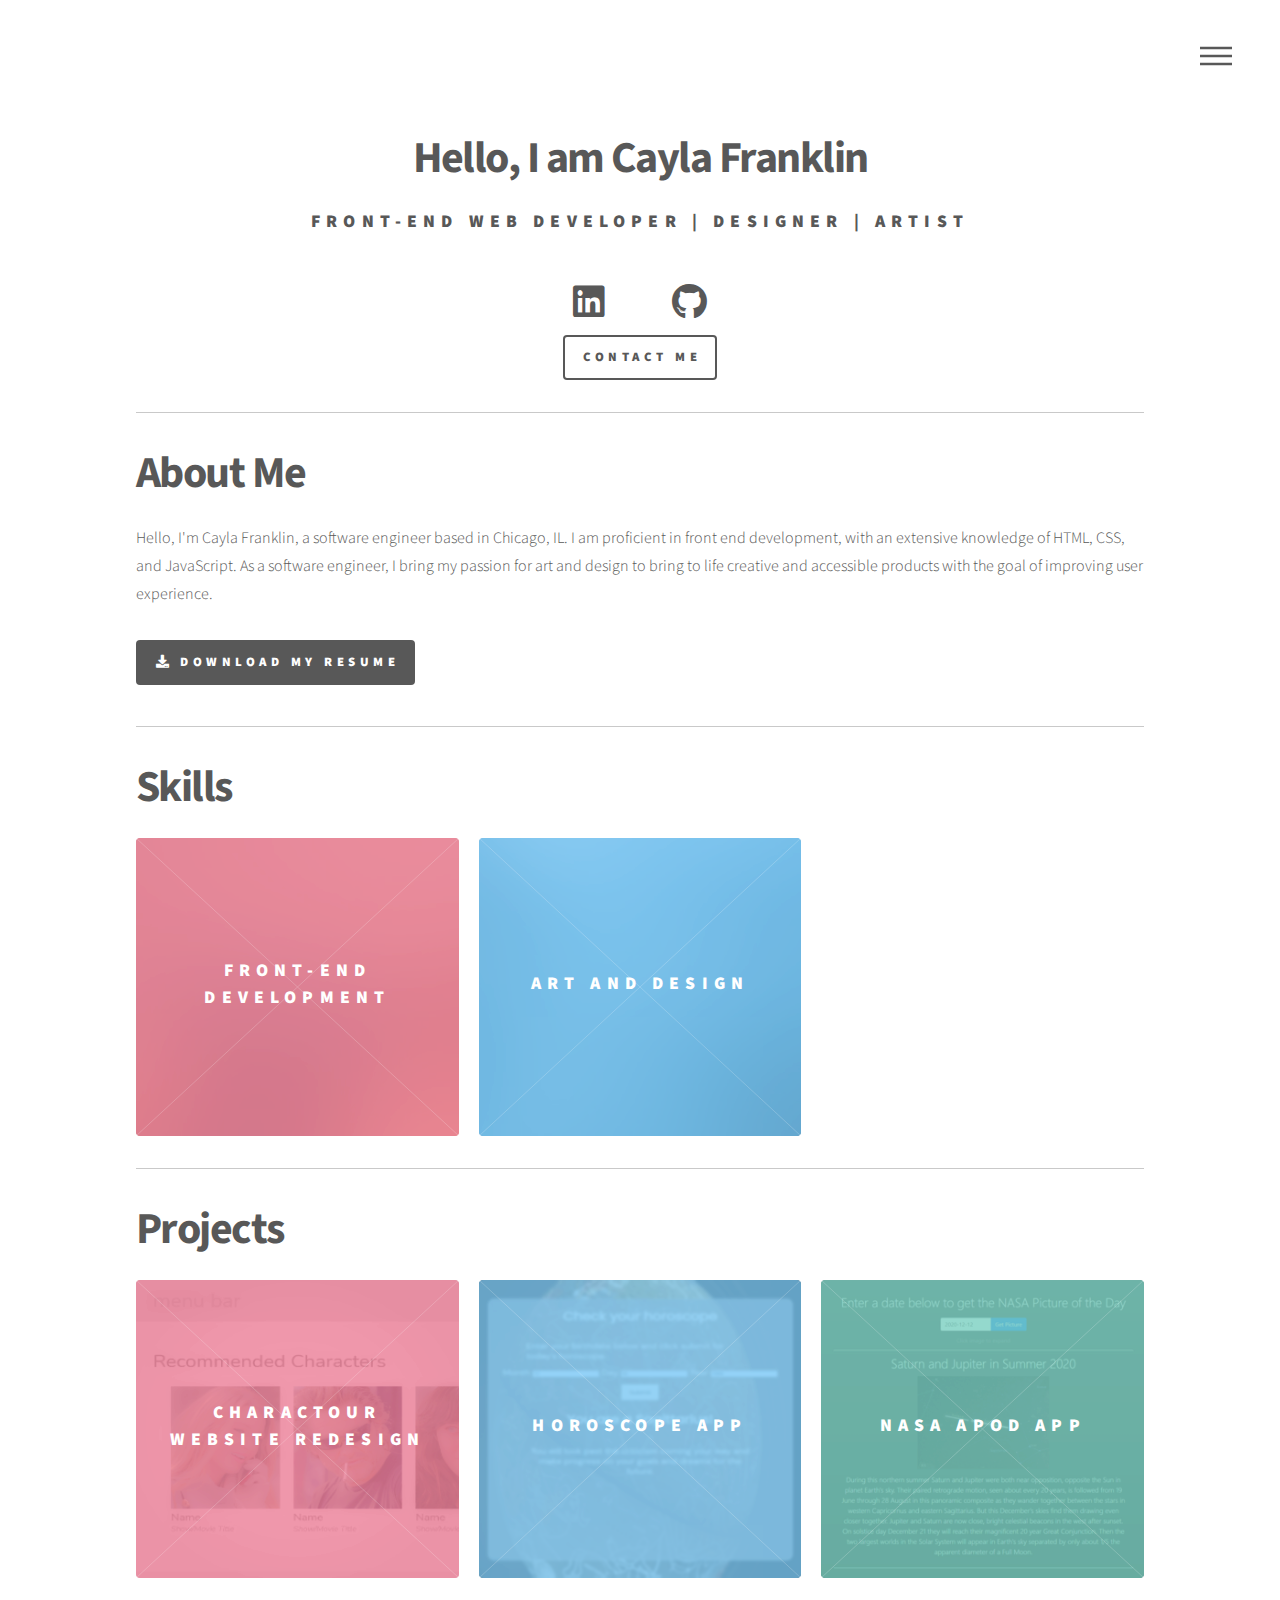
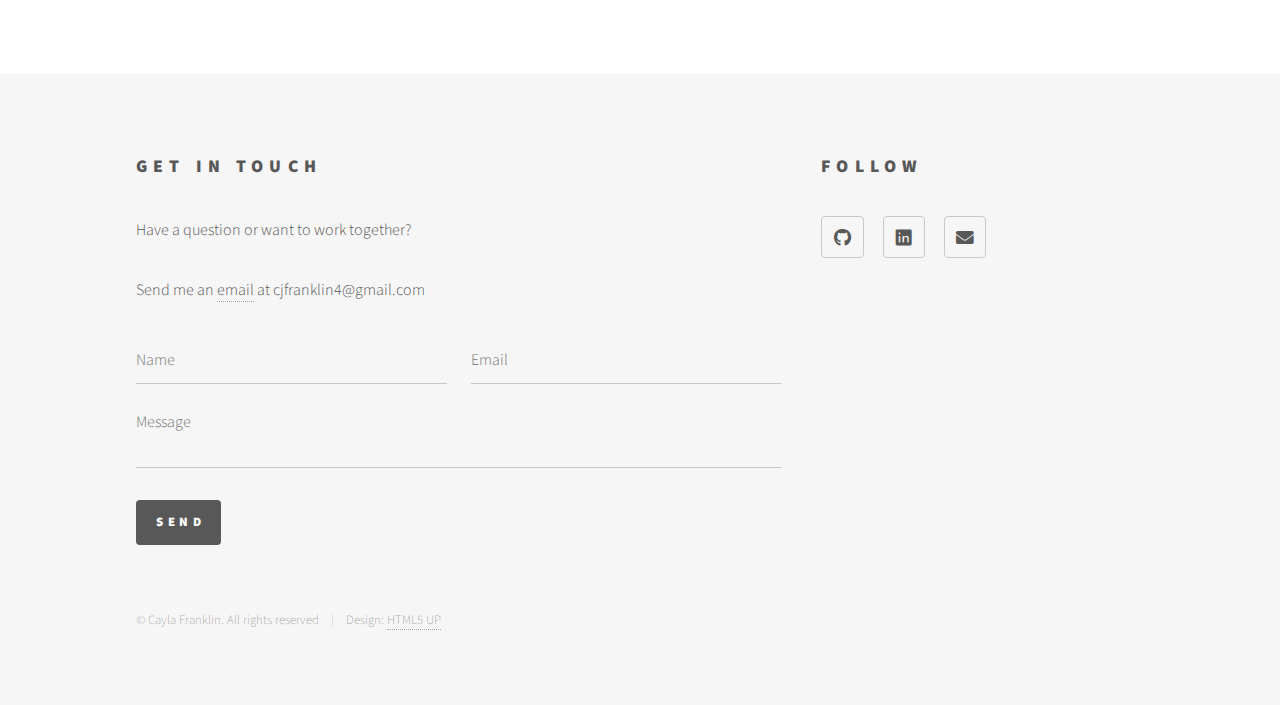
==== commit 1424b80b: "added api project" ====
--- a/index.html
+++ b/index.html
@@ -29,7 +29,6 @@
 
 						</div>
 					</header>
-
 				<!-- Menu -->
 					<nav id="menu">
 						<h2>Menu</h2>
@@ -57,14 +56,12 @@
 									<a href="#footer" class="button">Contact Me</a>
 								</div>
 							</header>
-
 							<hr>
-
 							<div id="about">
 								<h1>About Me</h1>
 								<p>Hello, I'm Cayla Franklin, a software engineer based in Chicago, IL. I am proficient in front end development, with an extensive knowledge of HTML, CSS, and JavaScript. As a software engineer, I bring my passion for art and design to bring to life creative and accessible products with the goal of improving user experience.  </p>
 
-								<a href="images/Cayla_Franklin_Resume.pdf" target="_blank" class="button primary icon solid fa-download">Download my Resume</a>
+								<a href="images/Cayla_FranklinResume.pdf" target="_blank" class="button primary icon solid fa-download">Download my Resume</a>
 							</div>
 
 							<hr>
@@ -131,6 +128,19 @@
 											<p>A horoscope app that takes your birthday to give you your current horoscope</p>
 										</div>
 									</a>
+								</article>
+								
+								<article class="style3">
+									<span class="image">
+										<img src="images/nasa-small.png" alt="" />
+									</span>
+									<a href="nasa-apod.html">
+										<h2>NASA APOD App</h2>
+										<div class="content">
+											<p>Tools: HTML, Bootstrap, JavaScript</p>
+											<p>An app using NASA's image of the day API that displays the entered image or video.</p>
+										</div>
+									</a>
 								</article>	
 							</section>
 						</div>
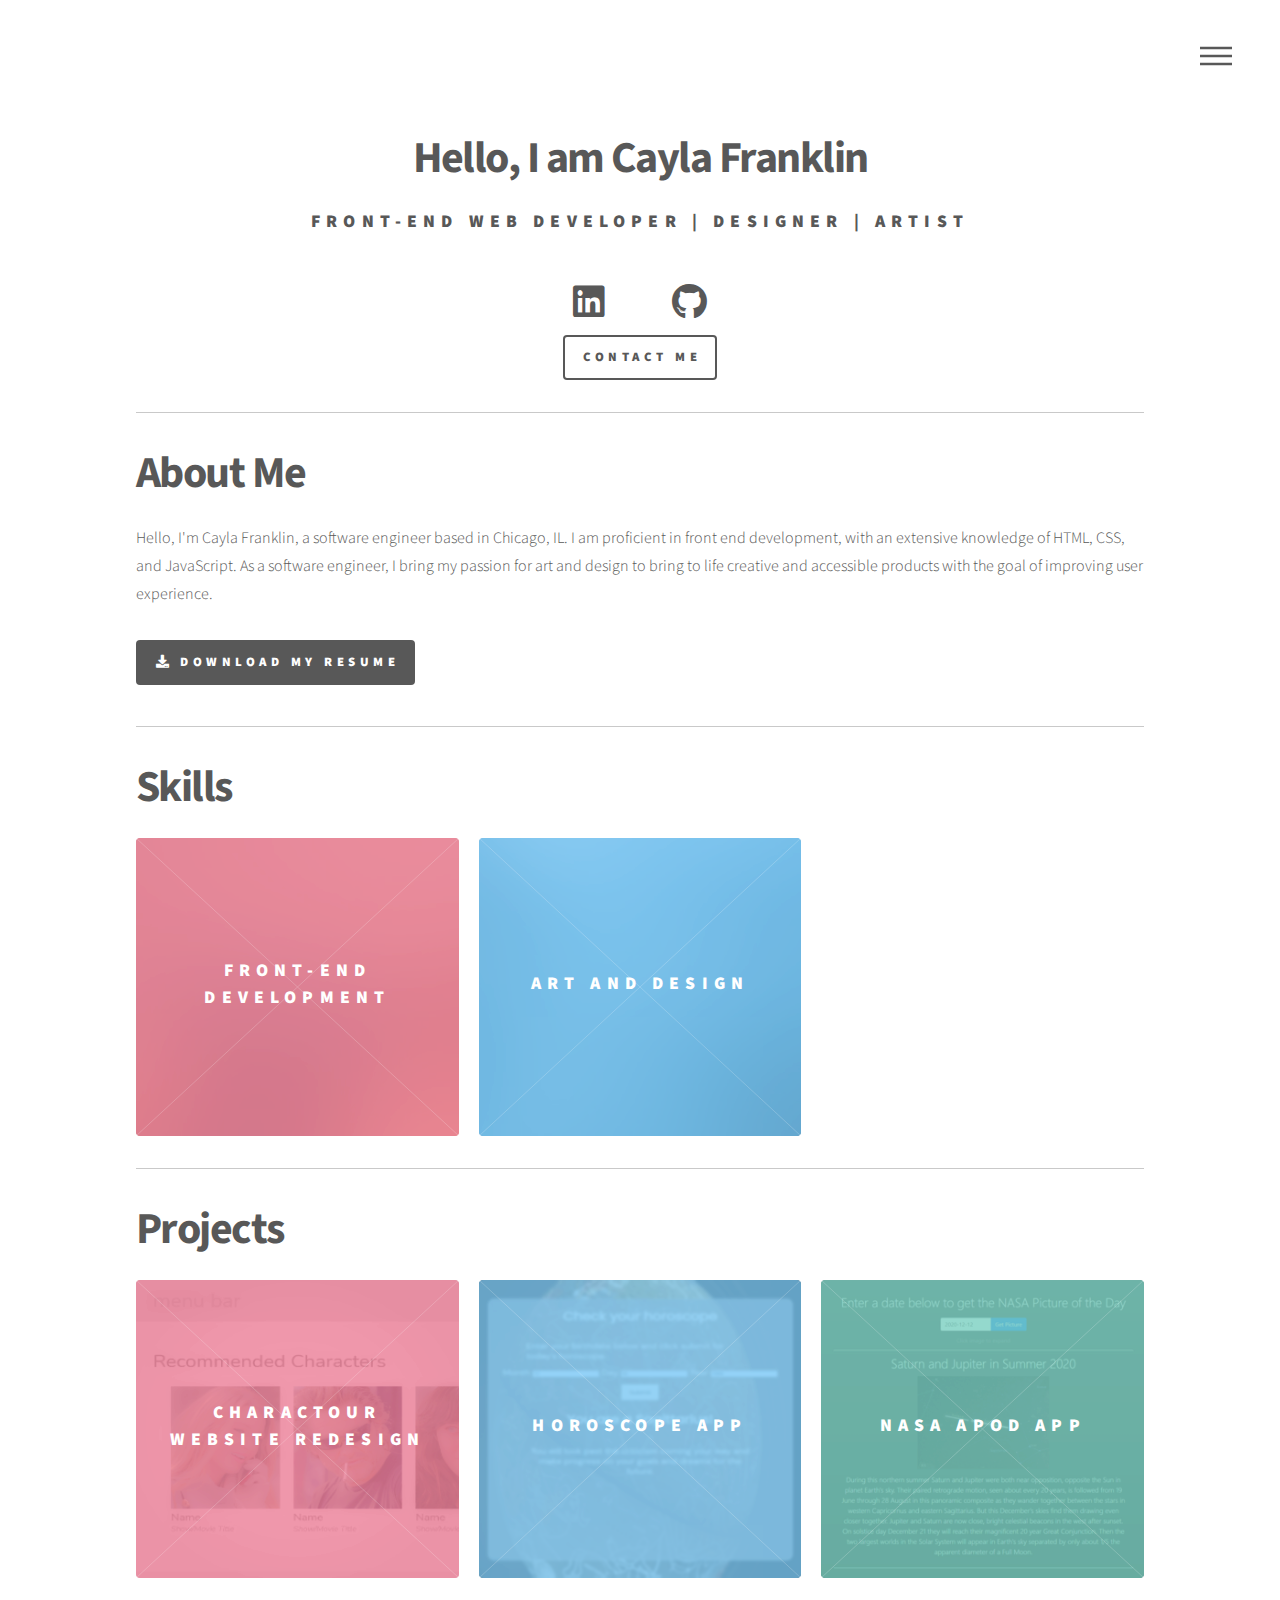
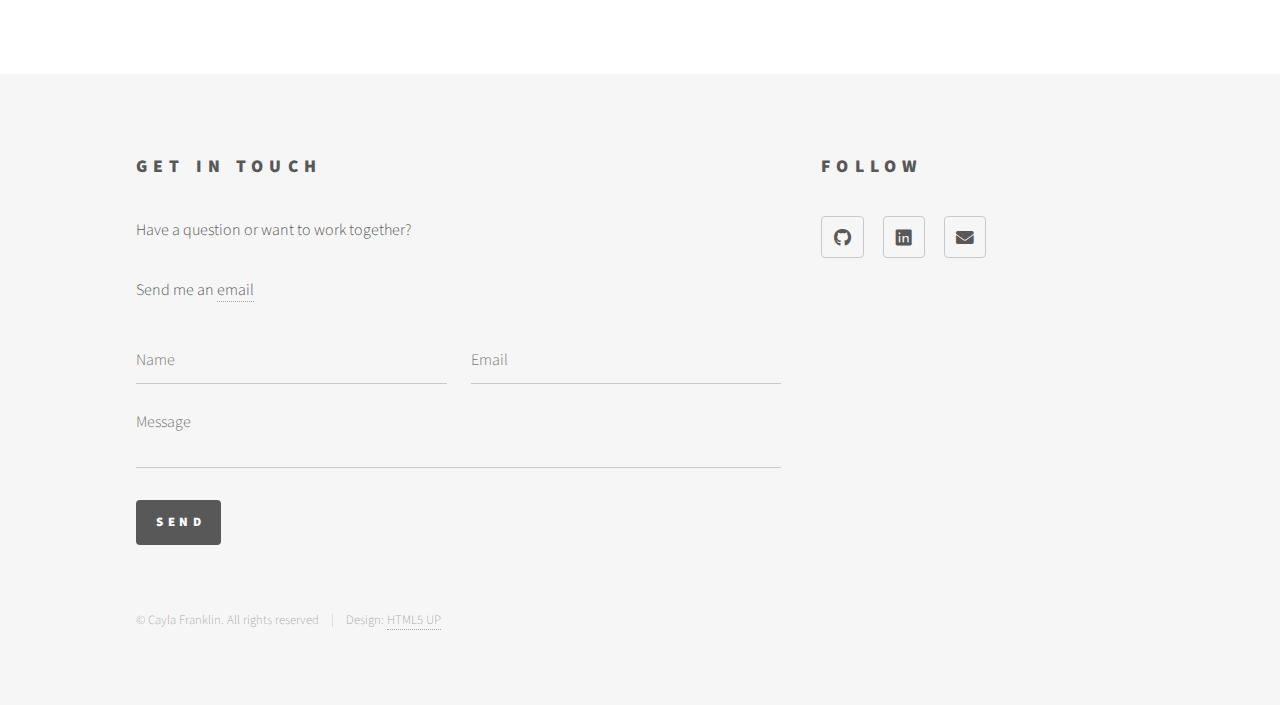
==== commit 1fa91040: "updated footer and files" ====
--- a/index.html
+++ b/index.html
@@ -152,7 +152,7 @@
 						<section>
 							<h2>Get in touch</h2>
 							<p>Have a question or want to work together?</p>
-							<p>Send me an <a href="mailto:cjfranklin4@gmail.com">email</a> at cjfranklin4@gmail.com</p>
+							<p>Send me an <a href="mailto:cjfranklin4@gmail.com">email</a></p>
 							<form method="POST" action="https://formspree.io/f/xyylezwp">
 								<div class="fields">
 									<div class="field half">
